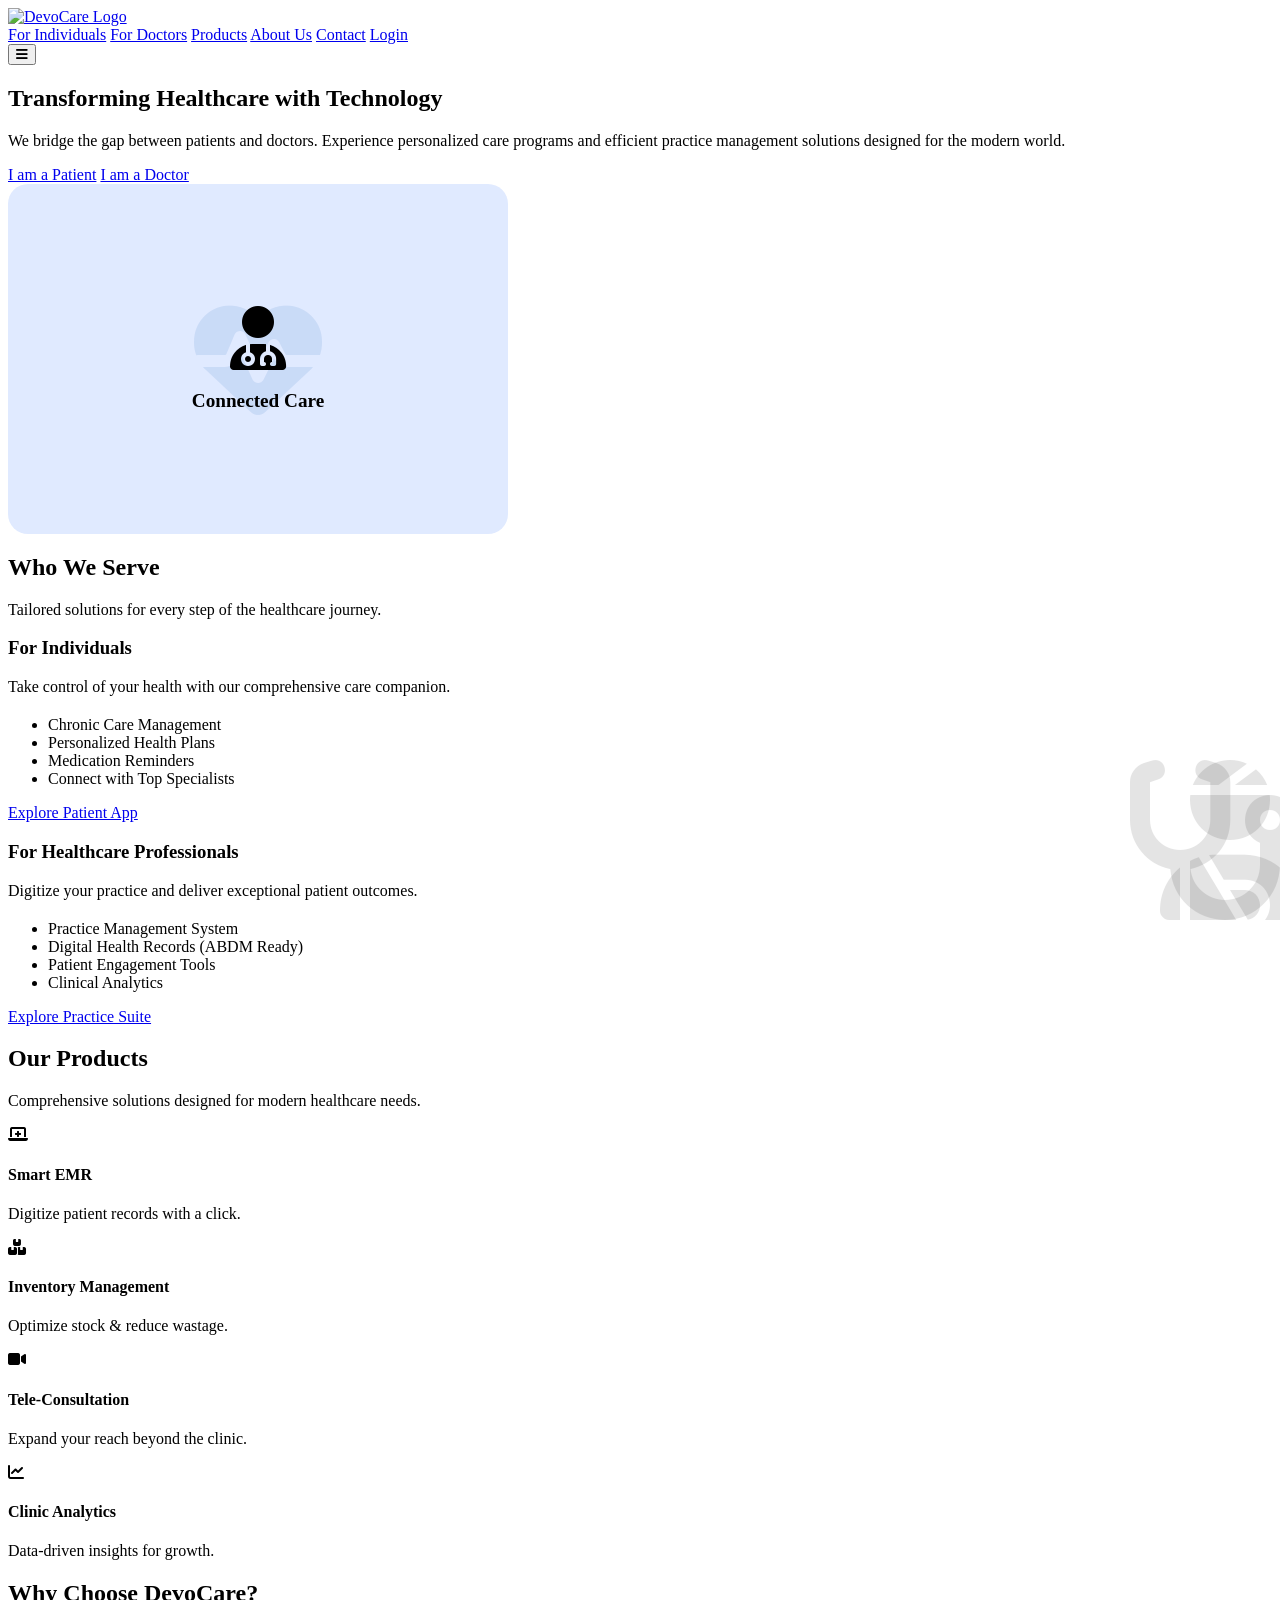
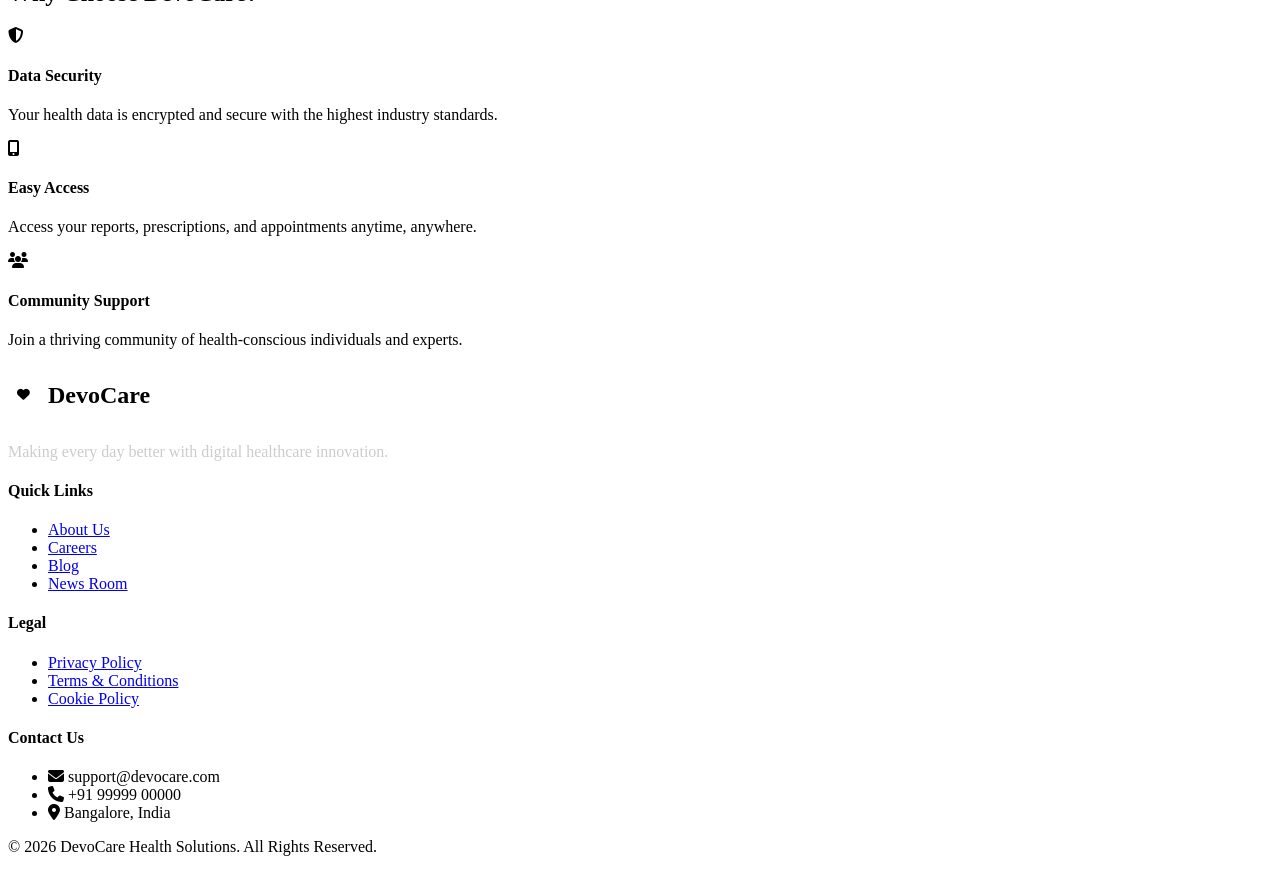
==== index.html @ 6a5870f1 "Fix S3 deployment: Updated index.html link, switched to HashRouter, and added go-emr source" ====
<!DOCTYPE html>
<html lang="en">

<head>
    <meta charset="UTF-8">
    <meta name="viewport" content="width=device-width, initial-scale=1.0">
    <title>DevoCare | Transforming Healthcare with Technology</title>
    <meta name="description"
        content="DevoCare connects patients and doctors through advanced digital healthcare solutions. Personalized care programs and practice management tools.">
    <link rel="stylesheet" href="css/index.css">
    <!-- FontAwesome for Icons -->
    <link rel="stylesheet" href="https://cdnjs.cloudflare.com/ajax/libs/font-awesome/6.4.0/css/all.min.css">
</head>

<body>

    <!-- Header -->
    <header class="header">
        <div class="container">
            <nav class="nav">
                <div class="logo-container">
                    <a href="#">
                        <img src="images/logo.png" alt="DevoCare Logo" class="logo-img">
                    </a>
                </div>

                <div class="nav-links">
                    <a href="#individuals" class="nav-link">For Individuals</a>
                    <a href="#professionals" class="nav-link">For Doctors</a>
                    <a href="#our-products" class="nav-link">Products</a>
                    <a href="#about" class="nav-link">About Us</a>
                    <a href="#contact" class="nav-link">Contact</a>
                    <a href="#login" class="btn btn-primary">Login</a>
                </div>

                <button class="mobile-menu-btn">
                    <i class="fas fa-bars"></i>
                </button>
            </nav>
        </div>
    </header>

    <!-- Hero Section -->
    <section class="hero">
        <div class="container">
            <div class="hero-content">
                <div class="hero-text">
                    <h1 class="hero-title">Transforming Healthcare with <span>Technology</span></h1>
                    <p class="hero-description">
                        We bridge the gap between patients and doctors. Experience personalized care programs and
                        efficient practice management solutions designed for the modern world.
                    </p>
                    <div class="hero-cta">
                        <a href="#individuals" class="btn btn-primary">I am a Patient</a>
                        <a href="#professionals" class="btn btn-secondary">I am a Doctor</a>
                    </div>
                </div>
                <div class="hero-image">
                    <!-- Using a placeholder/generative approach for visual structure, 
                         in a real app this would be a high-quality illustration -->
                    <div
                        style="width: 100%; max-width: 500px; height: 350px; background: #e0eaff; border-radius: 20px; display: flex; align-items: center; justify-content: center; position: relative; overflow: hidden;">
                        <i class="fas fa-heart-pulse" style="font-size: 8rem; color: rgba(0, 86, 179, 0.1);"></i>
                        <div style="position: absolute; text-align: center;">
                            <i class="fas fa-user-md"
                                style="font-size: 4rem; color: var(--color-primary); margin-bottom: 20px;"></i>
                            <div style="font-size: 1.2rem; font-weight: bold; color: var(--color-dark);">Connected Care
                            </div>
                        </div>
                    </div>
                </div>
            </div>
        </div>
    </section>

    <!-- Audience Split Section -->
    <section class="split-section" id="products">
        <div class="container">
            <h2 class="section-title">Who We Serve</h2>
            <p class="section-subtitle">Tailored solutions for every step of the healthcare journey.</p>

            <div class="split-grid">
                <!-- For Individuals -->
                <article class="audience-card card-patient" id="individuals">
                    <h3>For Individuals</h3>
                    <p style="margin-bottom: 20px;">Take control of your health with our comprehensive care companion.
                    </p>
                    <ul>
                        <li>Chronic Care Management</li>
                        <li>Personalized Health Plans</li>
                        <li>Medication Reminders</li>
                        <li>Connect with Top Specialists</li>
                    </ul>
                    <a href="#" class="btn btn-primary">Explore Patient App</a>
                    <i class="fas fa-user-injured"
                        style="position: absolute; bottom: -20px; right: -20px; font-size: 10rem; opacity: 0.1;"></i>
                </article>

                <!-- For Professionals -->
                <article class="audience-card card-doctor" id="professionals">
                    <h3>For Healthcare Professionals</h3>
                    <p style="margin-bottom: 20px;">Digitize your practice and deliver exceptional patient outcomes.</p>
                    <ul>
                        <li>Practice Management System</li>
                        <li>Digital Health Records (ABDM Ready)</li>
                        <li>Patient Engagement Tools</li>
                        <li>Clinical Analytics</li>
                    </ul>
                    <a href="#" class="btn btn-accent">Explore Practice Suite</a>
                    <i class="fas fa-stethoscope"
                        style="position: absolute; bottom: -20px; right: -20px; font-size: 10rem; opacity: 0.1;"></i>
                </article>
            </div>
        </div>
    </section>

    <!-- Products Section -->
    <section class="features" id="our-products" style="background-color: var(--color-white);">
        <div class="container">
            <h2 class="section-title">Our Products</h2>
            <p class="section-subtitle">Comprehensive solutions designed for modern healthcare needs.</p>

            <div class="features-grid">
                <!-- Smart EMR -->
                <a href="go-emr/index.html" class="feature-card"
                    style="text-decoration: none; display: block; color: inherit;">
                    <div class="feature-icon">
                        <i class="fas fa-laptop-medical"></i>
                    </div>
                    <h4>Smart EMR</h4>
                    <p>Digitize patient records with a click.</p>
                </a>

                <!-- Inventory Management -->
                <div class="feature-card">
                    <div class="feature-icon">
                        <i class="fas fa-boxes"></i>
                    </div>
                    <h4>Inventory Management</h4>
                    <p>Optimize stock & reduce wastage.</p>
                </div>

                <!-- Tele-Consultation -->
                <div class="feature-card">
                    <div class="feature-icon">
                        <i class="fas fa-video"></i>
                    </div>
                    <h4>Tele-Consultation</h4>
                    <p>Expand your reach beyond the clinic.</p>
                </div>

                <!-- Clinic Analytics -->
                <div class="feature-card">
                    <div class="feature-icon">
                        <i class="fas fa-chart-line"></i>
                    </div>
                    <h4>Clinic Analytics</h4>
                    <p>Data-driven insights for growth.</p>
                </div>
            </div>
        </div>
    </section>

    <!-- Feature Highlights -->
    <section class="features" id="about">
        <div class="container">
            <h2 class="section-title">Why Choose DevoCare?</h2>

            <div class="features-grid">
                <div class="feature-card">
                    <div class="feature-icon">
                        <i class="fas fa-shield-alt"></i>
                    </div>
                    <h4>Data Security</h4>
                    <p>Your health data is encrypted and secure with the highest industry standards.</p>
                </div>

                <div class="feature-card">
                    <div class="feature-icon">
                        <i class="fas fa-mobile-alt"></i>
                    </div>
                    <h4>Easy Access</h4>
                    <p>Access your reports, prescriptions, and appointments anytime, anywhere.</p>
                </div>

                <div class="feature-card">
                    <div class="feature-icon">
                        <i class="fas fa-users"></i>
                    </div>
                    <h4>Community Support</h4>
                    <p>Join a thriving community of health-conscious individuals and experts.</p>
                </div>
            </div>
        </div>
    </section>

    <!-- Footer -->
    <footer class="footer" id="contact">
        <div class="container">
            <div class="footer-grid">
                <div class="footer-col">
                    <h4 style="font-size: 1.5rem; display: flex; align-items: center; gap: 10px;">
                        <div
                            style="width: 30px; height: 30px; background: white; border-radius: 5px; display: flex; align-items: center; justify-content: center;">
                            <i class="fas fa-heart" style="color: var(--color-primary); font-size: 0.8rem;"></i>
                        </div>
                        DevoCare
                    </h4>
                    <p style="color: #ccc; margin-top: 10px;">Making every day better with digital healthcare
                        innovation.</p>
                </div>

                <div class="footer-col">
                    <h4>Quick Links</h4>
                    <ul class="footer-links">
                        <li><a href="#">About Us</a></li>
                        <li><a href="#">Careers</a></li>
                        <li><a href="#">Blog</a></li>
                        <li><a href="#">News Room</a></li>
                    </ul>
                </div>

                <div class="footer-col">
                    <h4>Legal</h4>
                    <ul class="footer-links">
                        <li><a href="#">Privacy Policy</a></li>
                        <li><a href="#">Terms & Conditions</a></li>
                        <li><a href="#">Cookie Policy</a></li>
                    </ul>
                </div>

                <div class="footer-col">
                    <h4>Contact Us</h4>
                    <ul class="footer-links">
                        <li><i class="fas fa-envelope"></i> support@devocare.com</li>
                        <li><i class="fas fa-phone"></i> +91 99999 00000</li>
                        <li><i class="fas fa-map-marker-alt"></i> Bangalore, India</li>
                    </ul>
                </div>
            </div>

            <div class="copyright">
                <p>&copy; 2026 DevoCare Health Solutions. All Rights Reserved.</p>
            </div>
        </div>
    </footer>

    <script src="js/main.js"></script>
</body>

</html>
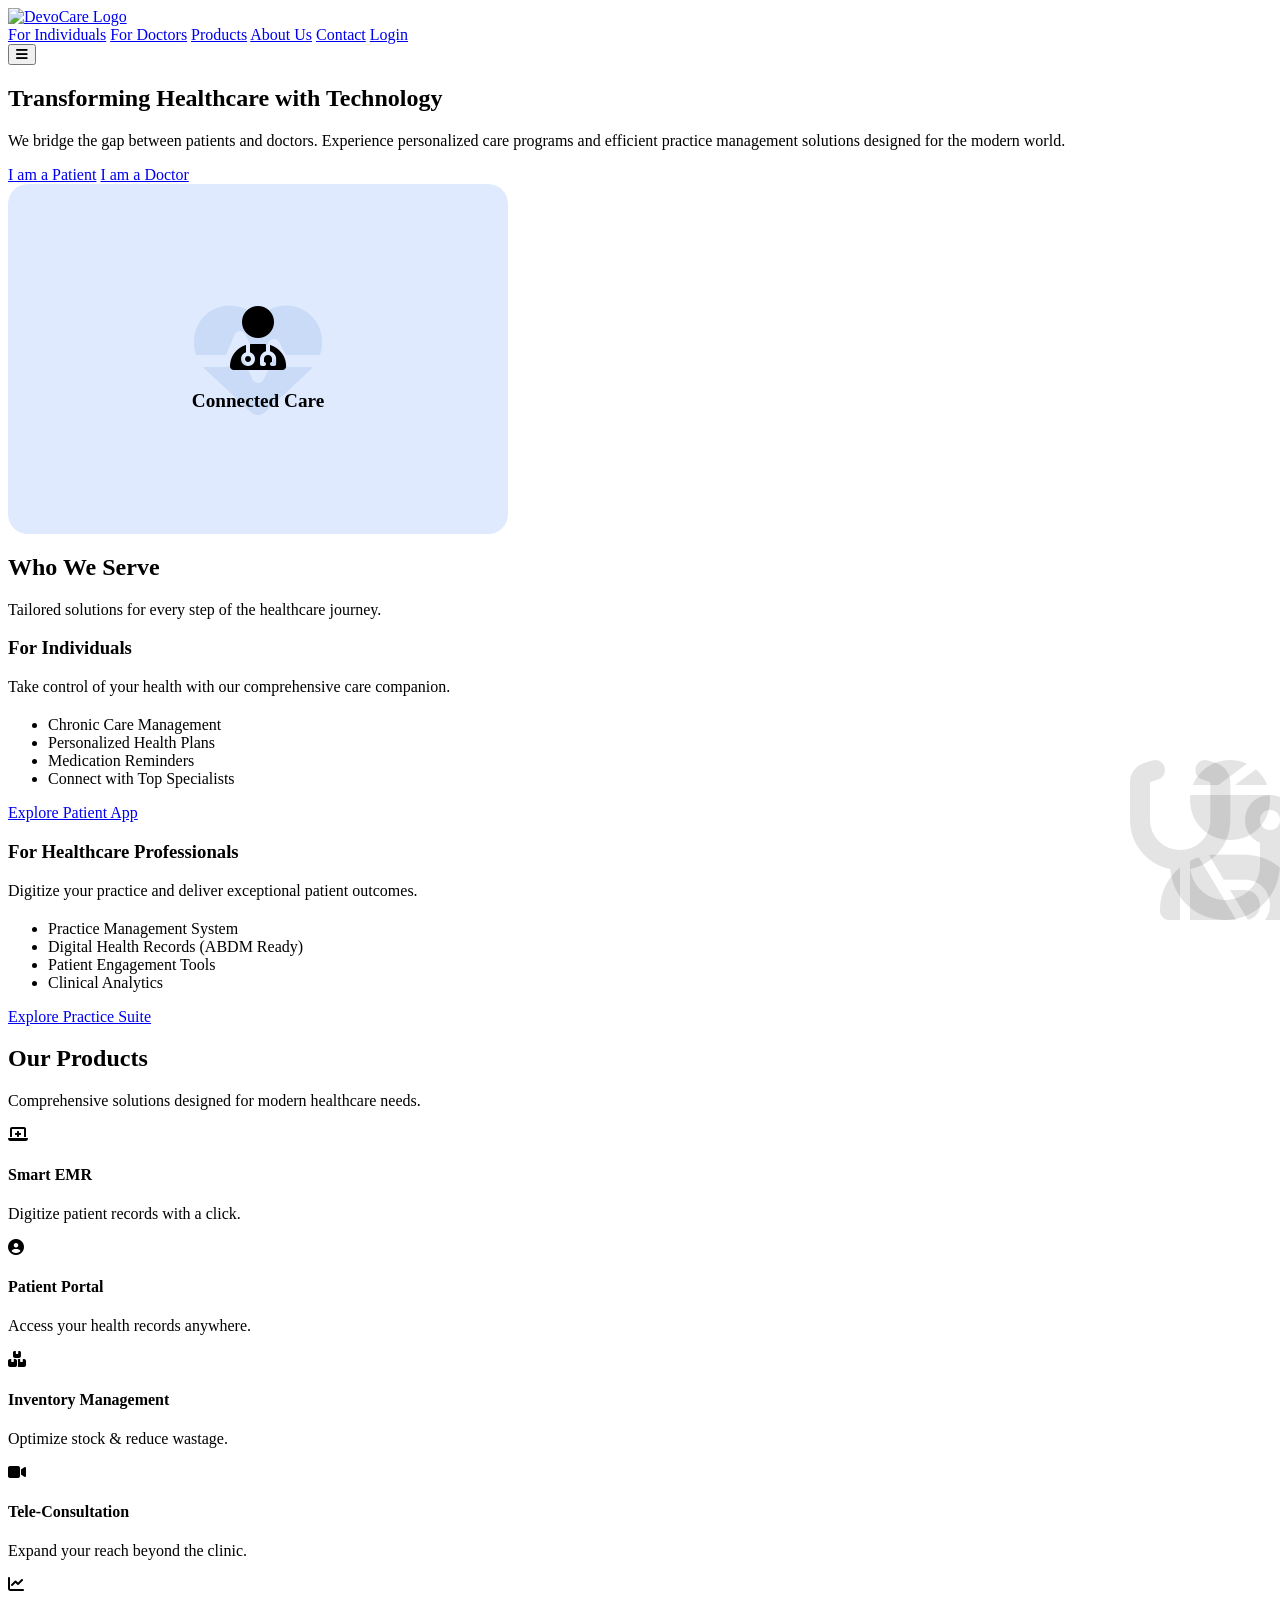
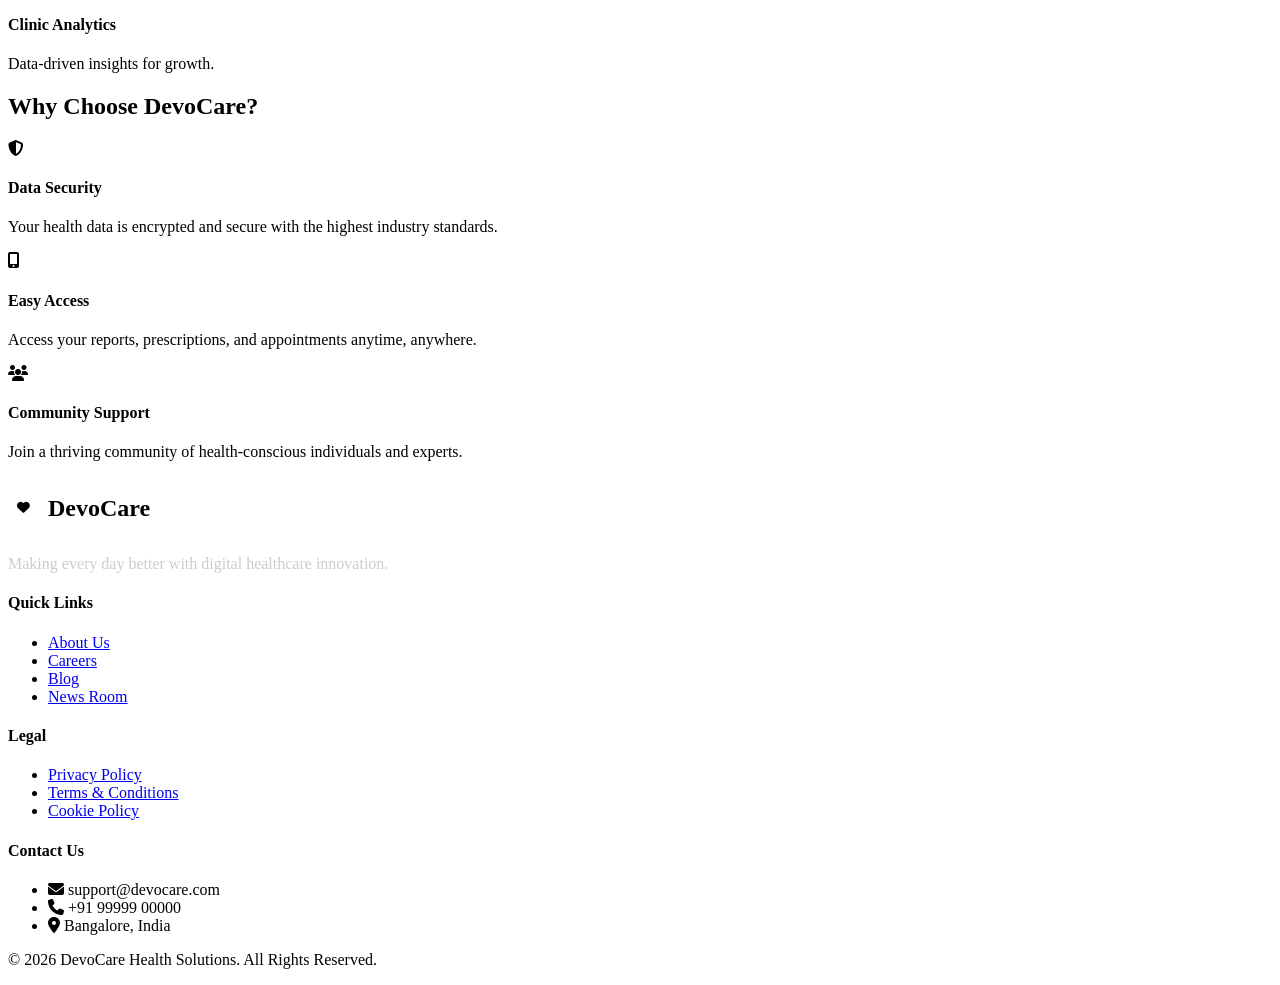
==== commit fba1522a: "Deploy_Integrated_Patient_App_with_DO_Backend" ====
--- a/index.html
+++ b/index.html
@@ -131,6 +131,16 @@
                     <p>Digitize patient records with a click.</p>
                 </a>
 
+                <!-- Patient Portal -->
+                <a href="patient-app/index.html" class="feature-card"
+                    style="text-decoration: none; display: block; color: inherit;">
+                    <div class="feature-icon">
+                        <i class="fas fa-user-circle"></i>
+                    </div>
+                    <h4>Patient Portal</h4>
+                    <p>Access your health records anywhere.</p>
+                </a>
+
                 <!-- Inventory Management -->
                 <div class="feature-card">
                     <div class="feature-icon">
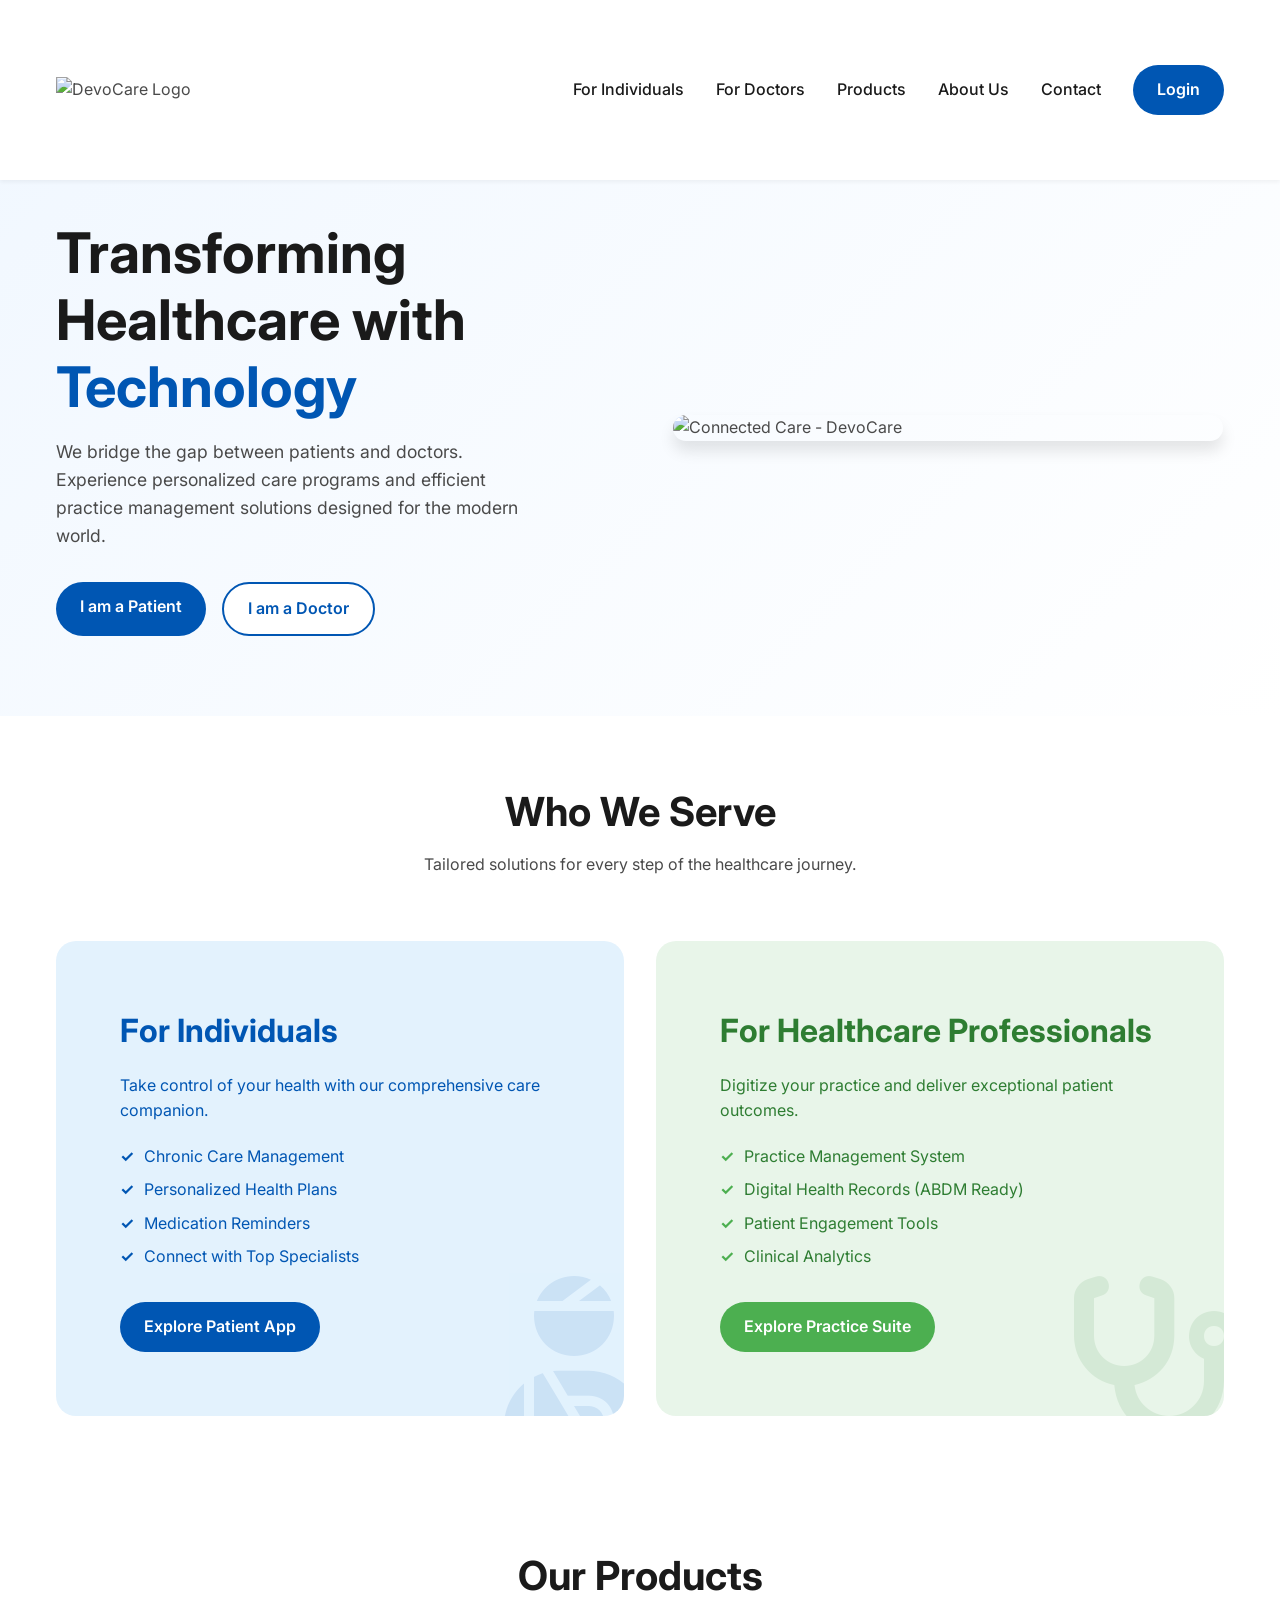
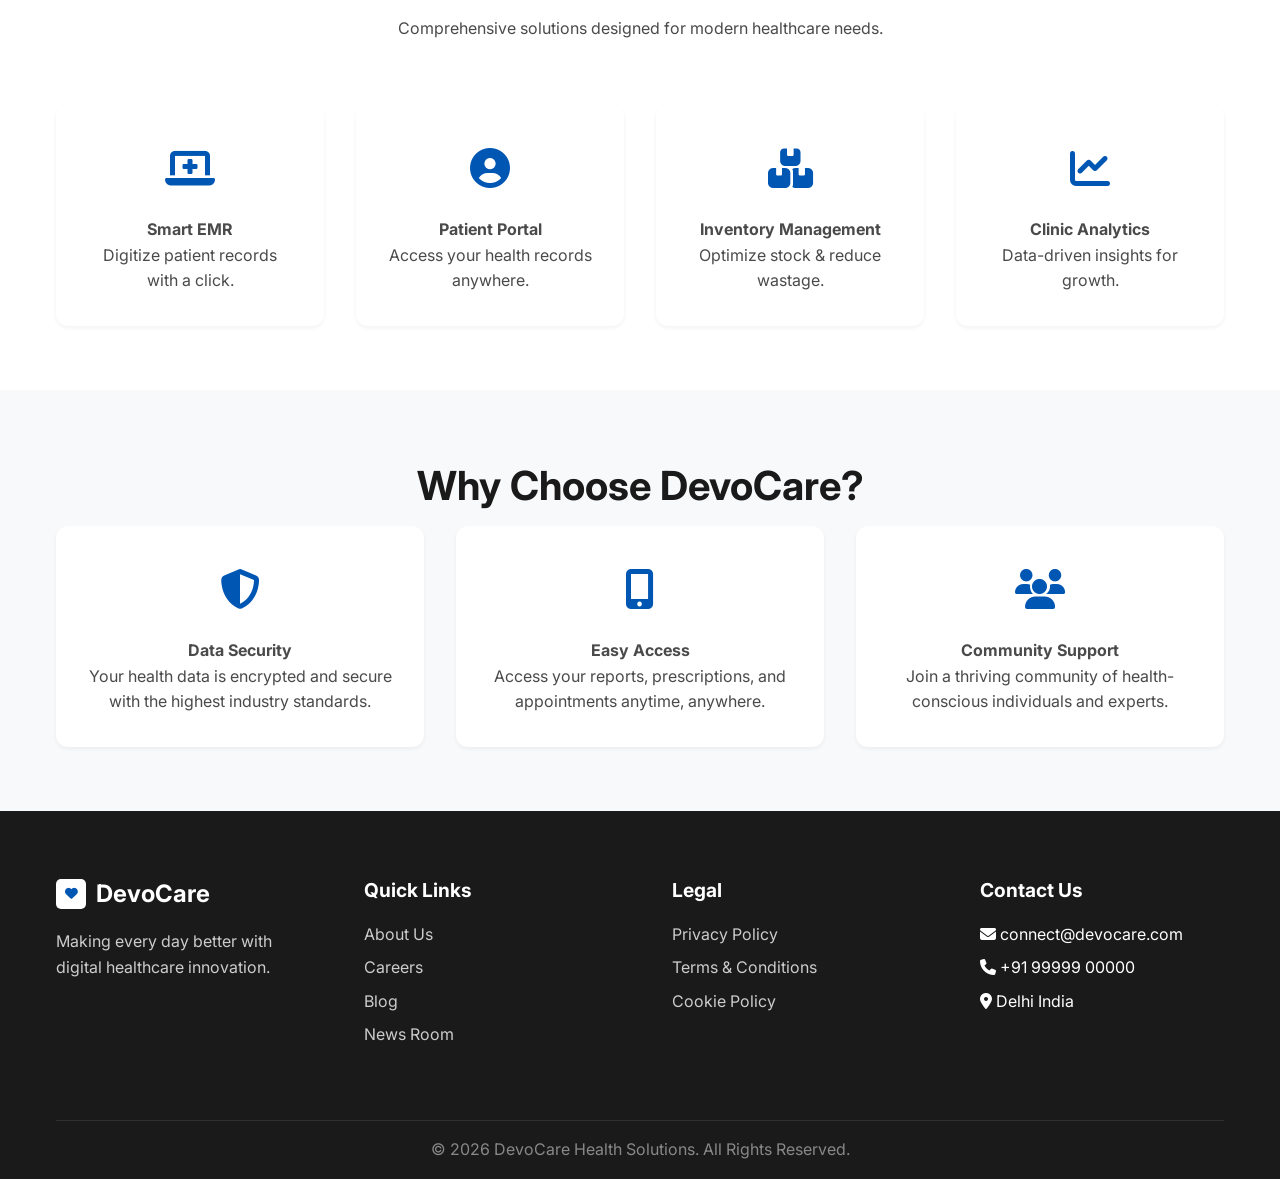
==== commit e42d1929: "style: replace hero placeholder with actual doctor image" ====
--- a/index.html
+++ b/index.html
@@ -30,7 +30,7 @@
                     <a href="#our-products" class="nav-link">Products</a>
                     <a href="#about" class="nav-link">About Us</a>
                     <a href="#contact" class="nav-link">Contact</a>
-                    <a href="#login" class="btn btn-primary">Login</a>
+                    <a href="javascript:void(0)" onclick="navigateTo('patient')" class="btn btn-primary">Login</a>
                 </div>
 
                 <button class="mobile-menu-btn">
@@ -56,18 +56,7 @@
                     </div>
                 </div>
                 <div class="hero-image">
-                    <!-- Using a placeholder/generative approach for visual structure, 
-                         in a real app this would be a high-quality illustration -->
-                    <div
-                        style="width: 100%; max-width: 500px; height: 350px; background: #e0eaff; border-radius: 20px; display: flex; align-items: center; justify-content: center; position: relative; overflow: hidden;">
-                        <i class="fas fa-heart-pulse" style="font-size: 8rem; color: rgba(0, 86, 179, 0.1);"></i>
-                        <div style="position: absolute; text-align: center;">
-                            <i class="fas fa-user-md"
-                                style="font-size: 4rem; color: var(--color-primary); margin-bottom: 20px;"></i>
-                            <div style="font-size: 1.2rem; font-weight: bold; color: var(--color-dark);">Connected Care
-                            </div>
-                        </div>
-                    </div>
+                    <img src="images/hero-doctor.jpg" alt="Connected Care - DevoCare" class="hero-img-main">
                 </div>
             </div>
         </div>
@@ -91,7 +80,8 @@
                         <li>Medication Reminders</li>
                         <li>Connect with Top Specialists</li>
                     </ul>
-                    <a href="#" class="btn btn-primary">Explore Patient App</a>
+                    <a href="javascript:void(0)" onclick="navigateTo('patient')" class="btn btn-primary">Explore Patient
+                        App</a>
                     <i class="fas fa-user-injured"
                         style="position: absolute; bottom: -20px; right: -20px; font-size: 10rem; opacity: 0.1;"></i>
                 </article>
@@ -106,7 +96,8 @@
                         <li>Patient Engagement Tools</li>
                         <li>Clinical Analytics</li>
                     </ul>
-                    <a href="#" class="btn btn-accent">Explore Practice Suite</a>
+                    <a href="javascript:void(0)" onclick="navigateTo('emr')" class="btn btn-accent">Explore Practice
+                        Suite</a>
                     <i class="fas fa-stethoscope"
                         style="position: absolute; bottom: -20px; right: -20px; font-size: 10rem; opacity: 0.1;"></i>
                 </article>
@@ -122,7 +113,7 @@
 
             <div class="features-grid">
                 <!-- Smart EMR -->
-                <a href="go-emr/index.html" class="feature-card"
+                <a href="javascript:void(0)" onclick="navigateTo('emr')" class="feature-card"
                     style="text-decoration: none; display: block; color: inherit;">
                     <div class="feature-icon">
                         <i class="fas fa-laptop-medical"></i>
@@ -132,7 +123,7 @@
                 </a>
 
                 <!-- Patient Portal -->
-                <a href="patient-app/index.html" class="feature-card"
+                <a href="javascript:void(0)" onclick="navigateTo('patient')" class="feature-card"
                     style="text-decoration: none; display: block; color: inherit;">
                     <div class="feature-icon">
                         <i class="fas fa-user-circle"></i>
@@ -150,14 +141,6 @@
                     <p>Optimize stock & reduce wastage.</p>
                 </div>
 
-                <!-- Tele-Consultation -->
-                <div class="feature-card">
-                    <div class="feature-icon">
-                        <i class="fas fa-video"></i>
-                    </div>
-                    <h4>Tele-Consultation</h4>
-                    <p>Expand your reach beyond the clinic.</p>
-                </div>
 
                 <!-- Clinic Analytics -->
                 <div class="feature-card">
@@ -242,9 +225,9 @@
                 <div class="footer-col">
                     <h4>Contact Us</h4>
                     <ul class="footer-links">
-                        <li><i class="fas fa-envelope"></i> support@devocare.com</li>
+                        <li><i class="fas fa-envelope"></i> connect@devocare.com</li>
                         <li><i class="fas fa-phone"></i> +91 99999 00000</li>
-                        <li><i class="fas fa-map-marker-alt"></i> Bangalore, India</li>
+                        <li><i class="fas fa-map-marker-alt"></i> Delhi India</li>
                     </ul>
                 </div>
             </div>
@@ -255,6 +238,20 @@
         </div>
     </footer>
 
+    <script>
+        function navigateTo(app) {
+            const isLocal = window.location.protocol === 'file:';
+            let path = '';
+
+            if (app === 'patient') {
+                path = isLocal ? 'patient-app/dist/patient-portal/browser/index.html' : 'patient-app/index.html';
+            } else if (app === 'emr') {
+                path = isLocal ? 'go-emr/dist/index.html' : 'go-emr/index.html';
+            }
+
+            if (path) window.location.href = path;
+        }
+    </script>
     <script src="js/main.js"></script>
 </body>
 
--- a/css/index.css
+++ b/css/index.css
@@ -0,0 +1,399 @@
+/* DevoCare Design System */
+@import url('https://fonts.googleapis.com/css2?family=Inter:wght@400;500;600;700&display=swap');
+
+:root {
+  /* Brand Colors */
+  --color-primary: #0056b3;
+  /* Deep Blue from logo */
+  --color-accent: #4caf50;
+  /* Fresh Green from logo */
+  --color-dark: #1a1a1a;
+  --color-text: #4a4a4a;
+  --color-light: #f8f9fa;
+  --color-white: #ffffff;
+
+  /* Spacing */
+  --spacing-sm: 0.5rem;
+  --spacing-md: 1rem;
+  --spacing-lg: 2rem;
+  --spacing-xl: 4rem;
+
+  /* Shadows */
+  --shadow-sm: 0 2px 4px rgba(0, 0, 0, 0.05);
+  --shadow-md: 0 4px 6px rgba(0, 0, 0, 0.1);
+  --shadow-lg: 0 10px 15px rgba(0, 0, 0, 0.1);
+
+  /* Transitions */
+  --transition: all 0.3s ease;
+}
+
+* {
+  margin: 0;
+  padding: 0;
+  box-sizing: border-box;
+}
+
+body {
+  font-family: 'Inter', sans-serif;
+  color: var(--color-text);
+  line-height: 1.6;
+  background-color: var(--color-white);
+  overflow-x: hidden;
+}
+
+a {
+  text-decoration: none;
+  color: inherit;
+}
+
+/* Utilities */
+.container {
+  max-width: 1200px;
+  margin: 0 auto;
+  padding: 0 var(--spacing-md);
+}
+
+.btn {
+  display: inline-block;
+  padding: 12px 24px;
+  border-radius: 50px;
+  font-weight: 600;
+  cursor: pointer;
+  transition: var(--transition);
+  border: none;
+}
+
+.btn-primary {
+  background-color: var(--color-primary);
+  color: var(--color-white);
+}
+
+.btn-primary:hover {
+  background-color: #004494;
+  transform: translateY(-2px);
+  box-shadow: var(--shadow-md);
+}
+
+.btn-secondary {
+  background-color: var(--color-white);
+  color: var(--color-primary);
+  border: 2px solid var(--color-primary);
+}
+
+.btn-secondary:hover {
+  background-color: var(--color-light);
+  transform: translateY(-2px);
+}
+
+.btn-accent {
+  background-color: var(--color-accent);
+  color: var(--color-white);
+}
+
+.btn-accent:hover {
+  background-color: #388e3c;
+  transform: translateY(-2px);
+  box-shadow: var(--shadow-md);
+}
+
+.section-title {
+  font-size: 2.5rem;
+  color: var(--color-dark);
+  margin-bottom: var(--spacing-sm);
+  text-align: center;
+}
+
+.section-subtitle {
+  text-align: center;
+  margin-bottom: var(--spacing-xl);
+  max-width: 600px;
+  margin-left: auto;
+  margin-right: auto;
+}
+
+/* Header */
+.header {
+  background-color: var(--color-white);
+  box-shadow: var(--shadow-sm);
+  position: fixed;
+  width: 100%;
+  top: 0;
+  z-index: 1000;
+}
+
+.nav {
+  display: flex;
+  justify-content: space-between;
+  align-items: center;
+  height: 180px;
+}
+
+.logo-container {
+  display: flex;
+  align-items: center;
+}
+
+.logo-img {
+  height: 150px;
+  width: auto;
+  object-fit: contain;
+}
+
+.nav-links {
+  display: flex;
+  gap: var(--spacing-lg);
+  align-items: center;
+}
+
+.nav-link {
+  font-weight: 500;
+  color: var(--color-dark);
+}
+
+.nav-link:hover {
+  color: var(--color-primary);
+}
+
+.mobile-menu-btn {
+  display: none;
+  font-size: 1.5rem;
+  background: none;
+  border: none;
+  color: var(--color-dark);
+  cursor: pointer;
+}
+
+/* Hero Section */
+.hero {
+  padding-top: 220px;
+  padding-bottom: 80px;
+  background: linear-gradient(135deg, #f0f7ff 0%, #ffffff 100%);
+  position: relative;
+}
+
+.hero-content {
+  display: flex;
+  align-items: center;
+  gap: var(--spacing-xl);
+}
+
+.hero-text {
+  flex: 1;
+}
+
+.hero-title {
+  font-size: 3.5rem;
+  font-weight: 700;
+  color: var(--color-dark);
+  margin-bottom: var(--spacing-md);
+  line-height: 1.2;
+}
+
+.hero-title span {
+  color: var(--color-primary);
+}
+
+.hero-description {
+  font-size: 1.1rem;
+  margin-bottom: var(--spacing-lg);
+  max-width: 500px;
+}
+
+.hero-image {
+  flex: 1;
+  display: flex;
+  justify-content: center;
+}
+
+.hero-img-main {
+  width: 100%;
+  max-width: 550px;
+  height: auto;
+  border-radius: 20px;
+  box-shadow: var(--shadow-lg);
+  object-fit: cover;
+}
+
+.hero-cta {
+  display: flex;
+  gap: var(--spacing-md);
+}
+
+/* Split Section (Doctors vs Patients) */
+.split-section {
+  padding: var(--spacing-xl) 0;
+}
+
+.split-grid {
+  display: grid;
+  grid-template-columns: 1fr 1fr;
+  gap: var(--spacing-lg);
+}
+
+.audience-card {
+  border-radius: 20px;
+  padding: var(--spacing-xl);
+  position: relative;
+  overflow: hidden;
+  transition: var(--transition);
+}
+
+.audience-card h3 {
+  font-size: 2rem;
+  margin-bottom: var(--spacing-md);
+}
+
+.audience-card ul {
+  list-style: none;
+  margin-bottom: var(--spacing-lg);
+}
+
+.audience-card li {
+  margin-bottom: var(--spacing-sm);
+  display: flex;
+  align-items: center;
+  gap: 10px;
+}
+
+.audience-card li::before {
+  content: "✓";
+  font-weight: bold;
+}
+
+.card-patient {
+  background-color: #e3f2fd;
+  /* Light Blue */
+  color: var(--color-primary);
+}
+
+.card-patient li::before {
+  color: var(--color-primary);
+}
+
+.card-doctor {
+  background-color: #e8f5e9;
+  /* Light Green */
+  color: #2e7d32;
+}
+
+.card-doctor li::before {
+  color: var(--color-accent);
+}
+
+/* Features/Services */
+.features {
+  padding: var(--spacing-xl) 0;
+  background-color: var(--color-light);
+}
+
+.features-grid {
+  display: grid;
+  grid-template-columns: repeat(auto-fit, minmax(250px, 1fr));
+  gap: var(--spacing-lg);
+}
+
+.feature-card {
+  background: var(--color-white);
+  padding: var(--spacing-lg);
+  border-radius: 12px;
+  box-shadow: var(--shadow-sm);
+  text-align: center;
+  transition: var(--transition);
+}
+
+.feature-card:hover {
+  transform: translateY(-5px);
+  box-shadow: var(--shadow-lg);
+}
+
+.feature-icon {
+  font-size: 2.5rem;
+  margin-bottom: var(--spacing-md);
+  color: var(--color-primary);
+}
+
+/* Footer */
+.footer {
+  background-color: var(--color-dark);
+  color: var(--color-white);
+  padding: var(--spacing-xl) 0 var(--spacing-md);
+}
+
+.footer-grid {
+  display: grid;
+  grid-template-columns: repeat(auto-fit, minmax(200px, 1fr));
+  gap: var(--spacing-xl);
+  margin-bottom: var(--spacing-xl);
+}
+
+.footer-col h4 {
+  font-size: 1.2rem;
+  margin-bottom: var(--spacing-md);
+  color: var(--color-white);
+}
+
+.footer-links {
+  list-style: none;
+}
+
+.footer-links li {
+  margin-bottom: var(--spacing-sm);
+}
+
+.footer-links a {
+  color: #ccc;
+  transition: var(--transition);
+}
+
+.footer-links a:hover {
+  color: var(--color-white);
+}
+
+.copyright {
+  text-align: center;
+  padding-top: var(--spacing-md);
+  border-top: 1px solid rgba(255, 255, 255, 0.1);
+  color: #888;
+}
+
+/* Responsive */
+@media (max-width: 768px) {
+  .nav-links {
+    position: absolute;
+    top: 80px;
+    left: 0;
+    width: 100%;
+    background-color: var(--color-white);
+    flex-direction: column;
+    padding: var(--spacing-lg);
+    box-shadow: var(--shadow-md);
+    transform: translateY(-150%);
+    transition: var(--transition);
+    z-index: 999;
+  }
+
+  .nav-links.active {
+    transform: translateY(0);
+  }
+
+  .mobile-menu-btn {
+    display: block;
+  }
+
+  .hero-content {
+    flex-direction: column-reverse;
+    text-align: center;
+  }
+
+  .hero-cta {
+    justify-content: center;
+  }
+
+  .hero-title {
+    font-size: 2.5rem;
+  }
+
+  .split-grid {
+    grid-template-columns: 1fr;
+  }
+}
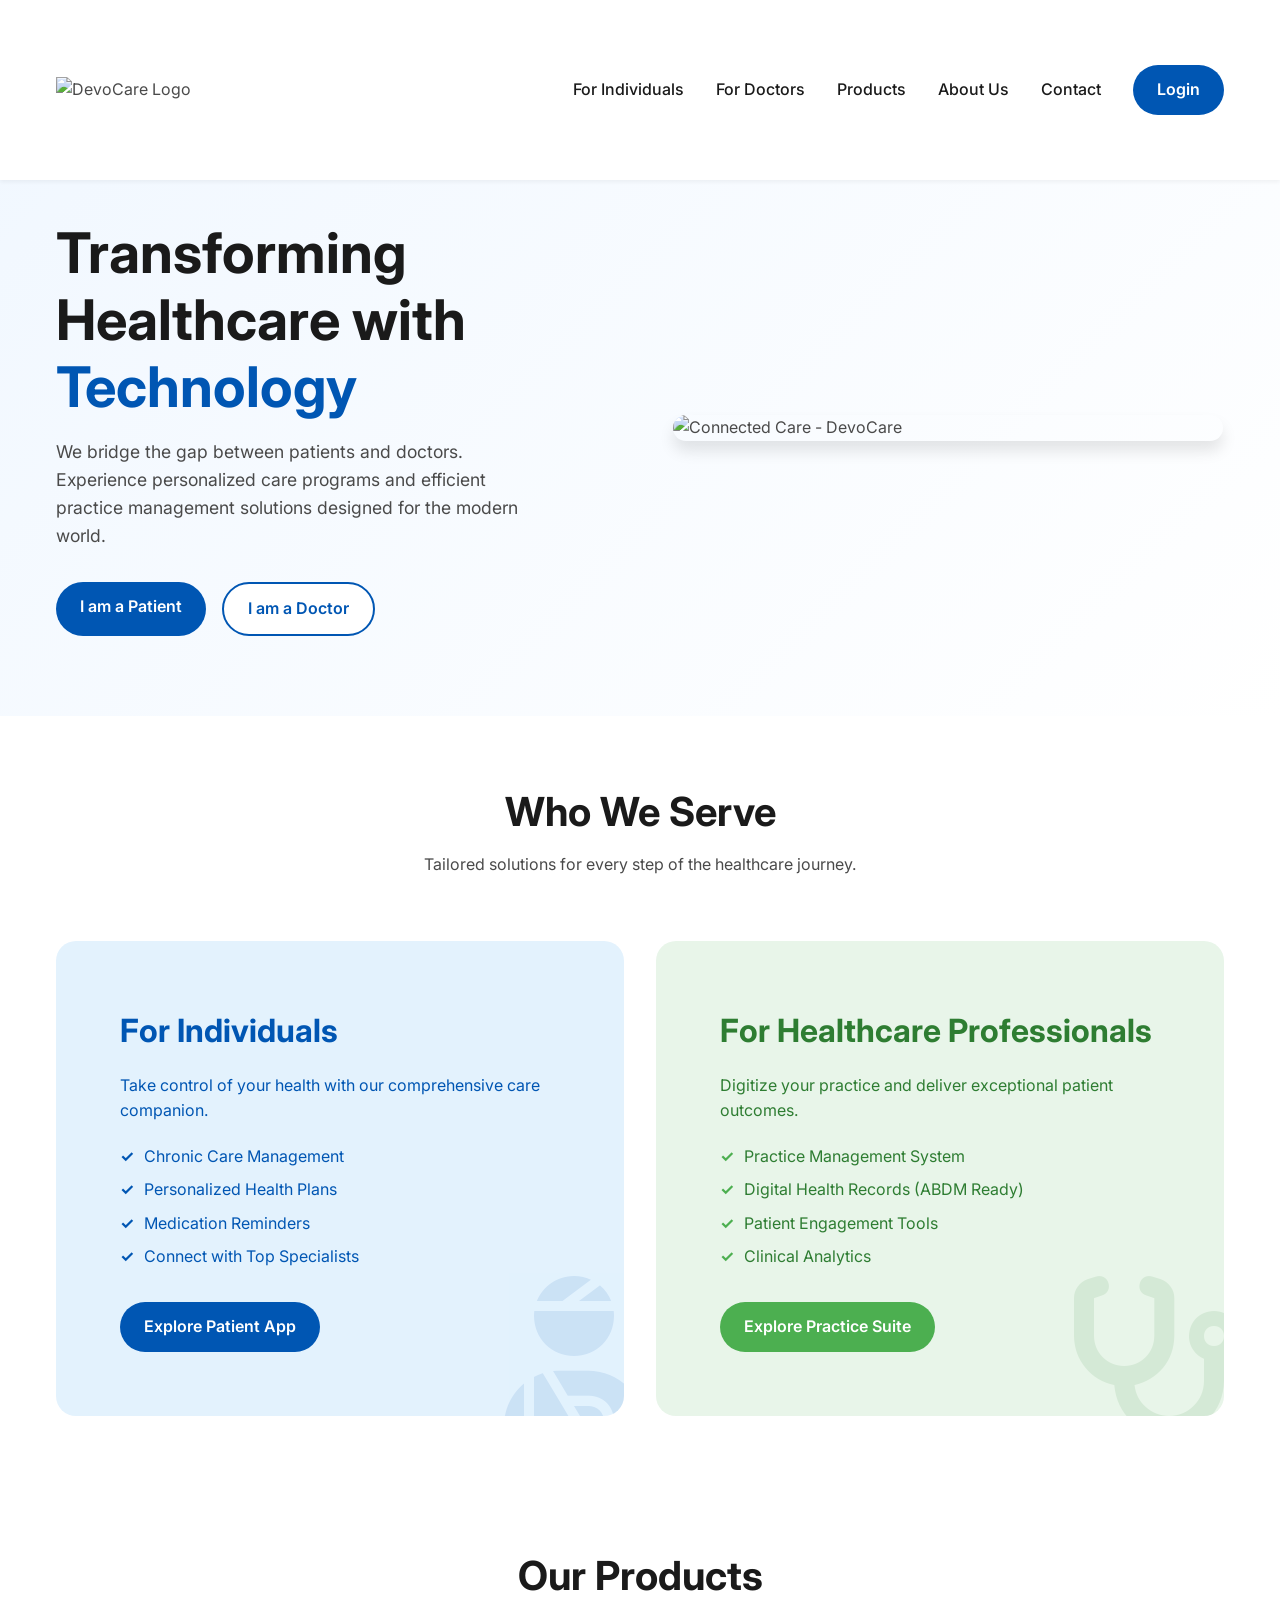
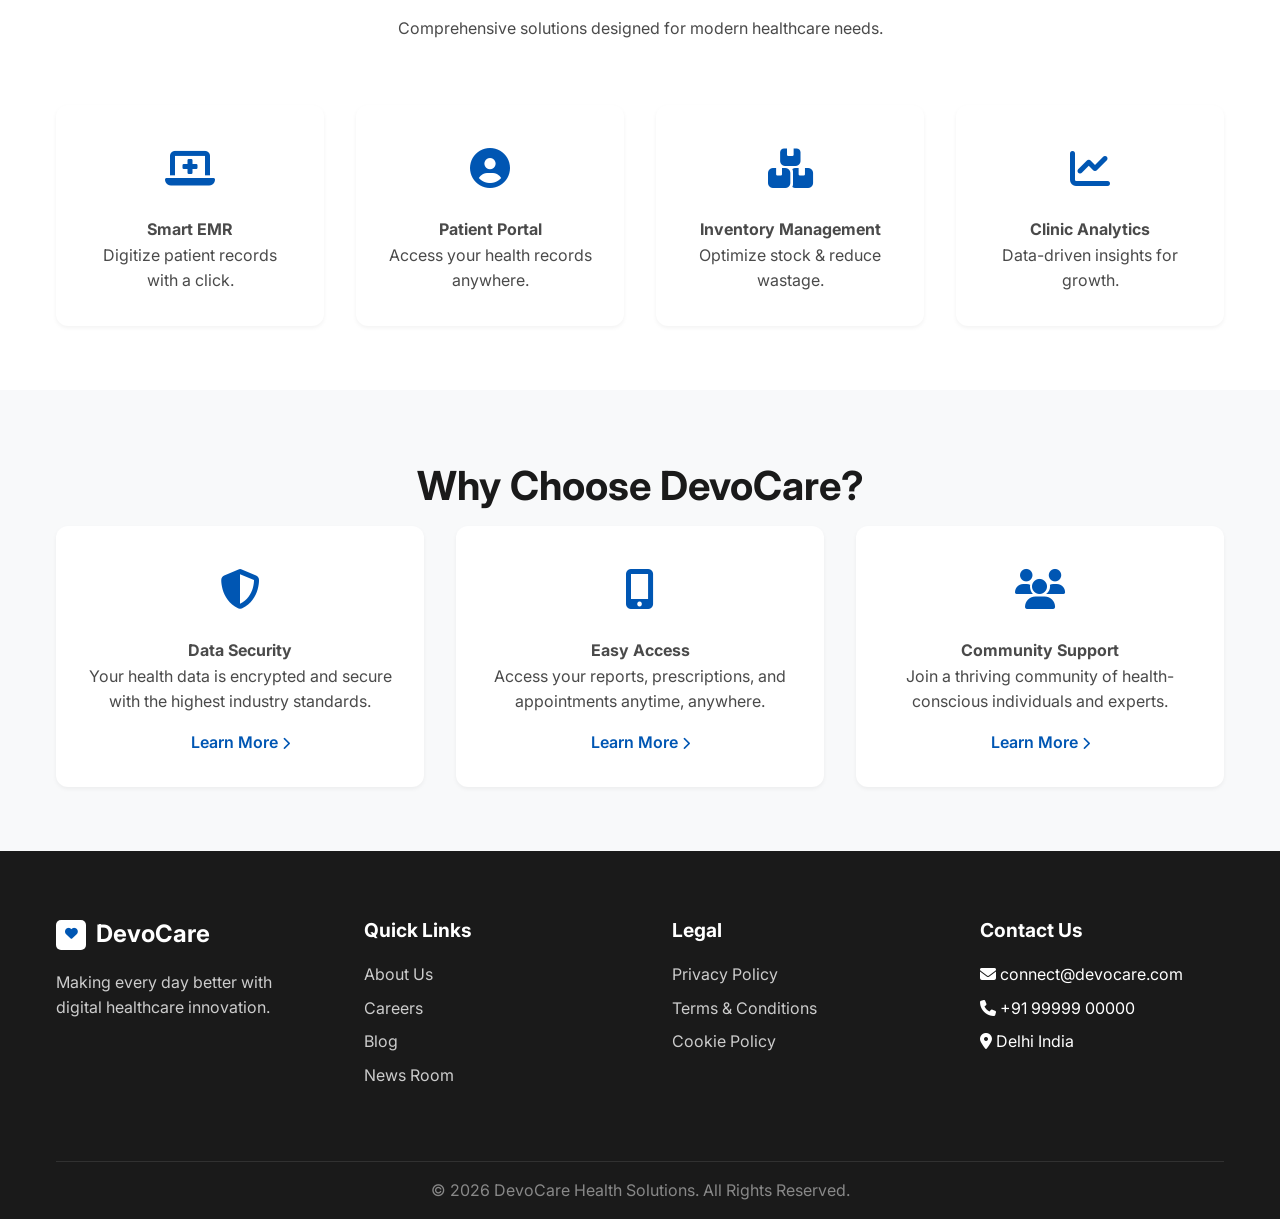
==== commit fa100652: "feat: implement world-class feature detail pages" ====
--- a/index.html
+++ b/index.html
@@ -160,29 +160,41 @@
             <h2 class="section-title">Why Choose DevoCare?</h2>
 
             <div class="features-grid">
-                <div class="feature-card">
+                <a href="features/data-security.html" class="feature-card"
+                    style="text-decoration: none; color: inherit; display: block;">
                     <div class="feature-icon">
                         <i class="fas fa-shield-alt"></i>
                     </div>
                     <h4>Data Security</h4>
                     <p>Your health data is encrypted and secure with the highest industry standards.</p>
-                </div>
-
-                <div class="feature-card">
+                    <span
+                        style="color: var(--color-primary); font-weight: 600; margin-top: 15px; display: inline-block;">Learn
+                        More <i class="fas fa-chevron-right" style="font-size: 0.8rem;"></i></span>
+                </a>
+
+                <a href="features/easy-access.html" class="feature-card"
+                    style="text-decoration: none; color: inherit; display: block;">
                     <div class="feature-icon">
                         <i class="fas fa-mobile-alt"></i>
                     </div>
                     <h4>Easy Access</h4>
                     <p>Access your reports, prescriptions, and appointments anytime, anywhere.</p>
-                </div>
-
-                <div class="feature-card">
+                    <span
+                        style="color: var(--color-primary); font-weight: 600; margin-top: 15px; display: inline-block;">Learn
+                        More <i class="fas fa-chevron-right" style="font-size: 0.8rem;"></i></span>
+                </a>
+
+                <a href="features/community-support.html" class="feature-card"
+                    style="text-decoration: none; color: inherit; display: block;">
                     <div class="feature-icon">
                         <i class="fas fa-users"></i>
                     </div>
                     <h4>Community Support</h4>
                     <p>Join a thriving community of health-conscious individuals and experts.</p>
-                </div>
+                    <span
+                        style="color: var(--color-primary); font-weight: 600; margin-top: 15px; display: inline-block;">Learn
+                        More <i class="fas fa-chevron-right" style="font-size: 0.8rem;"></i></span>
+                </a>
             </div>
         </div>
     </section>
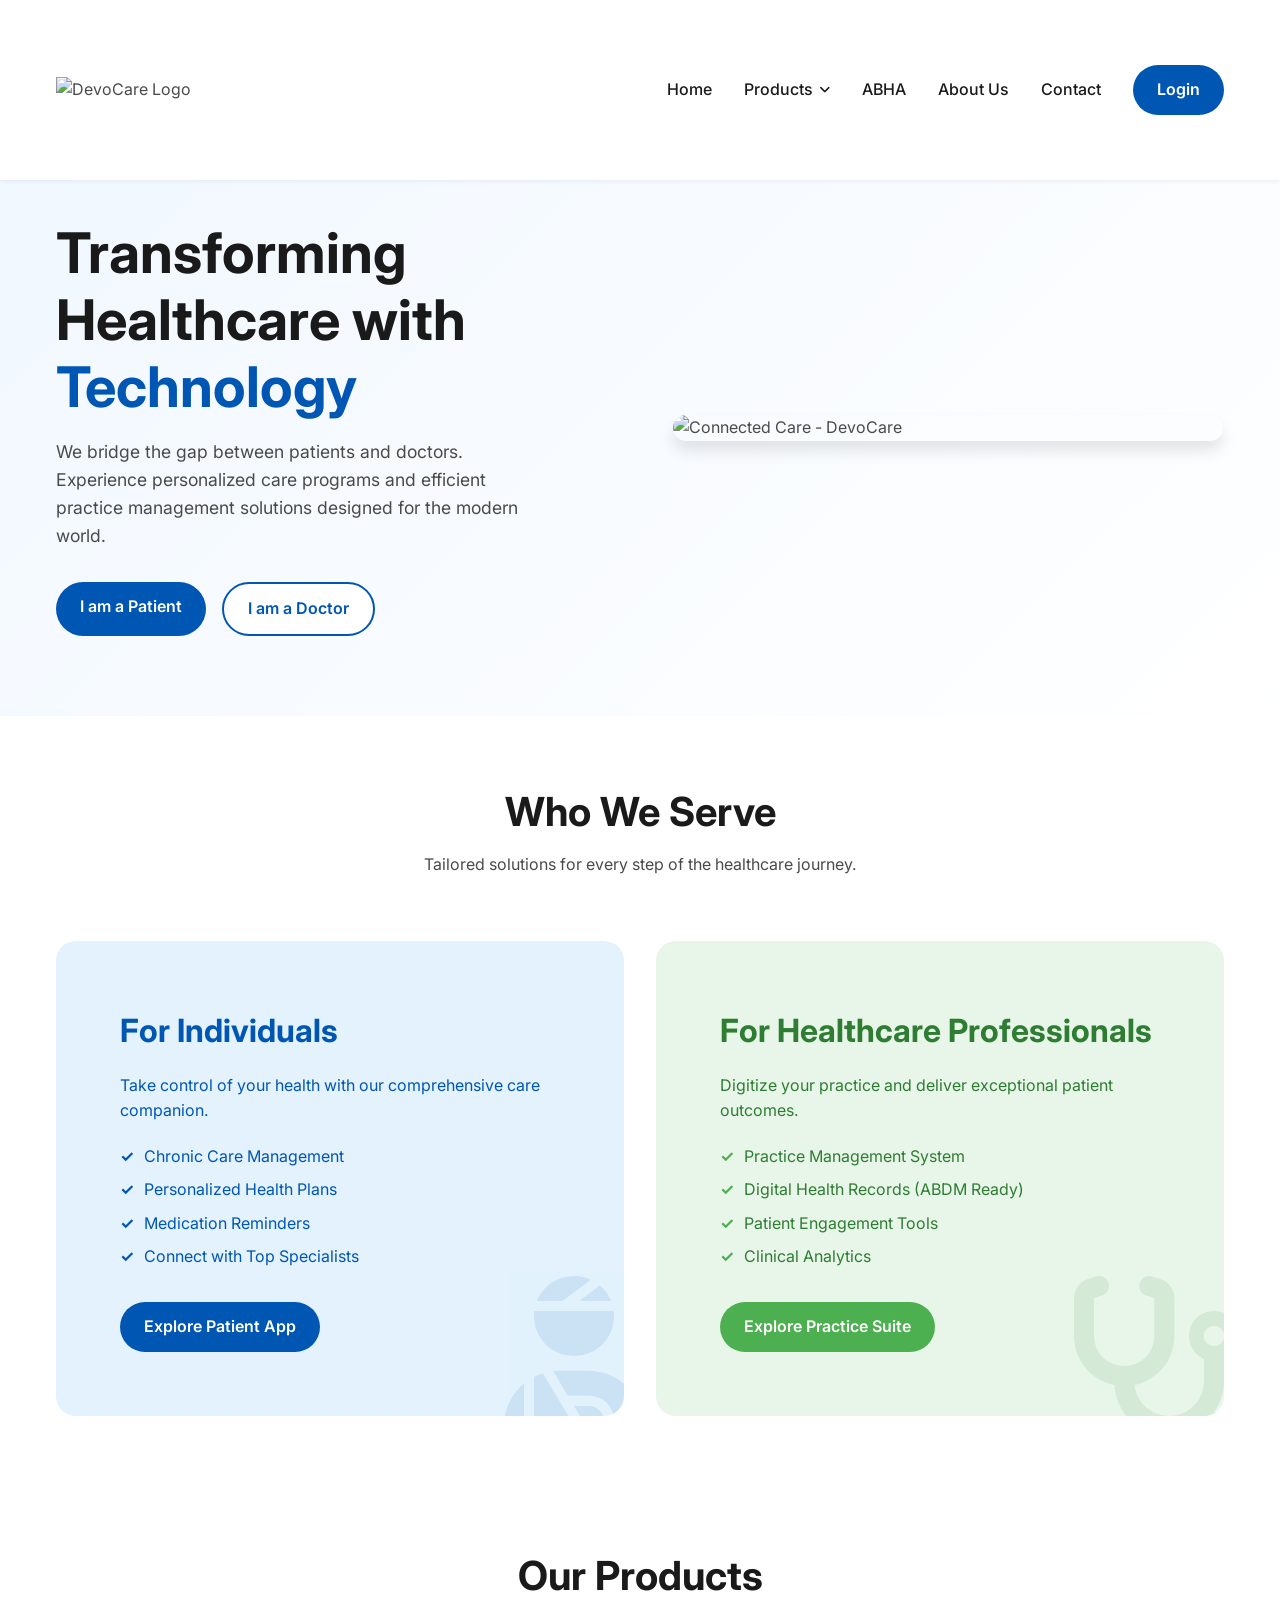
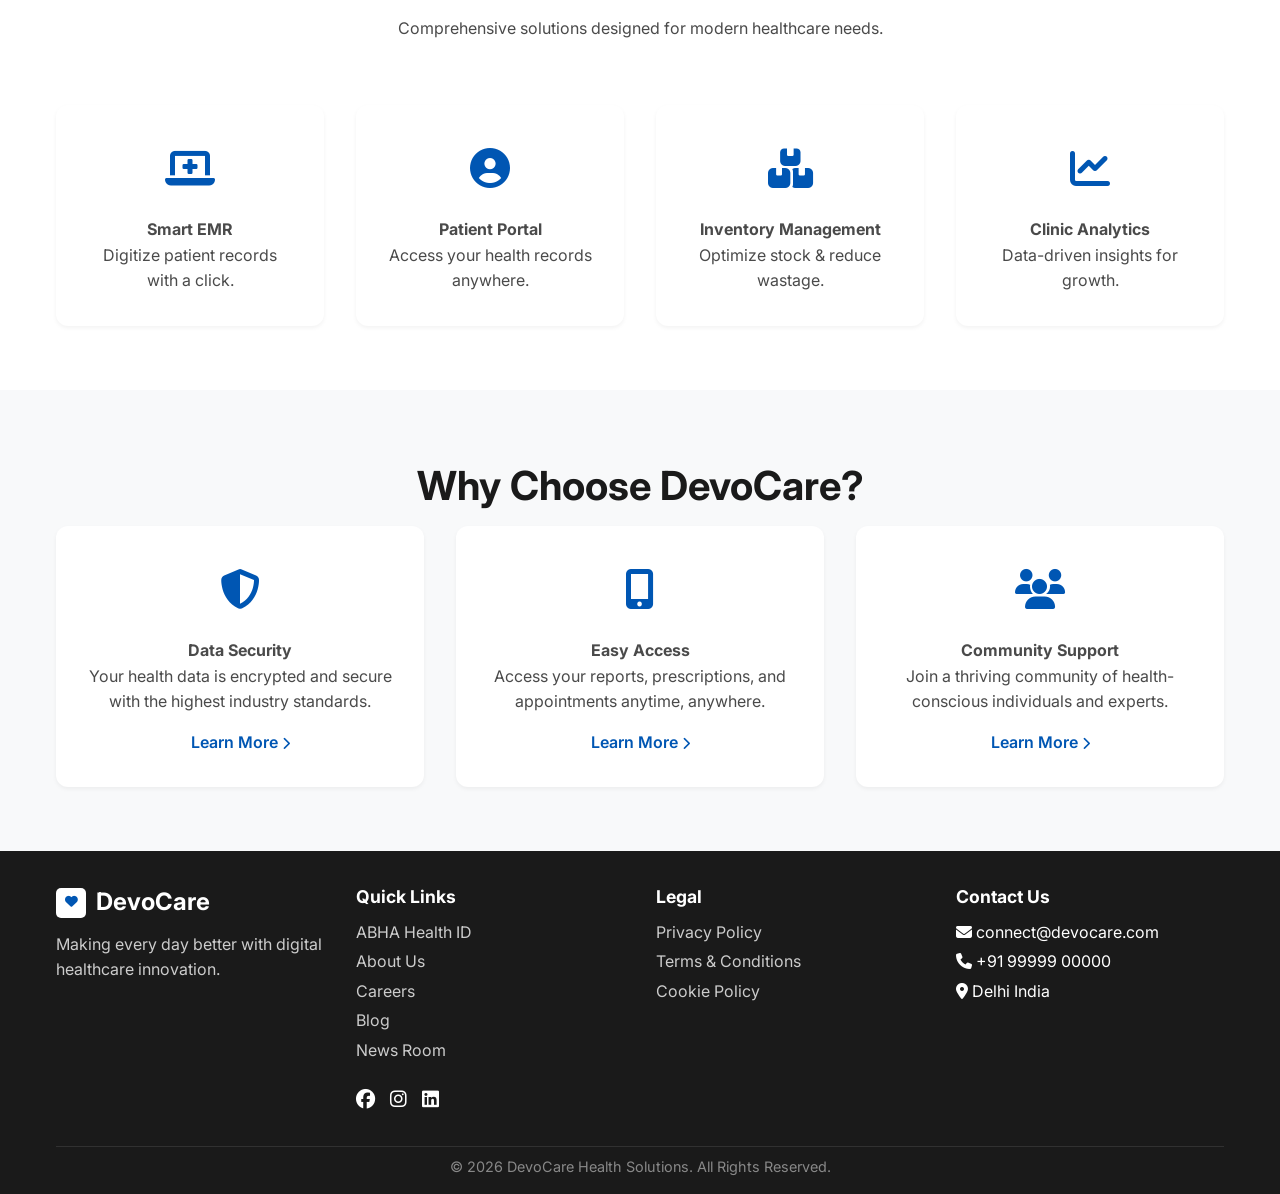
==== commit 980f5e0b: "feat: replace static products section with premium header dropdown" ====
--- a/index.html
+++ b/index.html
@@ -25,10 +25,42 @@
                 </div>
 
                 <div class="nav-links">
-                    <a href="#individuals" class="nav-link">For Individuals</a>
-                    <a href="#professionals" class="nav-link">For Doctors</a>
-                    <a href="#our-products" class="nav-link">Products</a>
-                    <a href="#about" class="nav-link">About Us</a>
+                    <a href="index.html" class="nav-link">Home</a>
+                    <div class="dropdown">
+                        <a href="about.html#emr" class="nav-link has-dropdown">Products</a>
+                        <div class="dropdown-menu">
+                            <a href="about.html#emr" class="dropdown-item">
+                                <i class="fas fa-laptop-medical"></i>
+                                <div class="dropdown-item-content">
+                                    <h5>Smart EMR</h5>
+                                    <p>Digitize patient records with a click.</p>
+                                </div>
+                            </a>
+                            <a href="about.html#portal" class="dropdown-item">
+                                <i class="fas fa-user-circle"></i>
+                                <div class="dropdown-item-content">
+                                    <h5>Patient Portal</h5>
+                                    <p>Access health records anywhere.</p>
+                                </div>
+                            </a>
+                            <a href="about.html#inventory" class="dropdown-item">
+                                <i class="fas fa-boxes"></i>
+                                <div class="dropdown-item-content">
+                                    <h5>Inventory Management</h5>
+                                    <p>Optimize stock & reduce wastage.</p>
+                                </div>
+                            </a>
+                            <a href="about.html#portal" class="dropdown-item">
+                                <i class="fas fa-chart-line"></i>
+                                <div class="dropdown-item-content">
+                                    <h5>Clinic Analytics</h5>
+                                    <p>Data-driven insights for growth.</p>
+                                </div>
+                            </a>
+                        </div>
+                    </div>
+                    <a href="abha.html" class="nav-link">ABHA</a>
+                    <a href="about.html" class="nav-link">About Us</a>
                     <a href="#contact" class="nav-link">Contact</a>
                     <a href="javascript:void(0)" onclick="navigateTo('patient')" class="btn btn-primary">Login</a>
                 </div>
@@ -218,11 +250,22 @@
                 <div class="footer-col">
                     <h4>Quick Links</h4>
                     <ul class="footer-links">
-                        <li><a href="#">About Us</a></li>
+                        <li><a href="abha.html">ABHA Health ID</a></li>
+                        <li><a href="about.html">About Us</a></li>
                         <li><a href="#">Careers</a></li>
                         <li><a href="#">Blog</a></li>
                         <li><a href="#">News Room</a></li>
                     </ul>
+                    <div style="margin-top: 20px; display: flex; gap: 15px;">
+                        <a href="https://www.facebook.com/share/18Fb3Nt7j9/?mibextid=wwXIfr" target="_blank"
+                            class="social-icon" style="color: white; font-size: 1.2rem;"><i
+                                class="fab fa-facebook"></i></a>
+                        <a href="https://www.instagram.com/devocare_?igsh=MXZ3bjk0eDhyY2UyZw%3D%3D&utm_source=qr"
+                            target="_blank" class="social-icon" style="color: white; font-size: 1.2rem;"><i
+                                class="fab fa-instagram"></i></a>
+                        <a href="https://www.linkedin.com/company/goemr/" target="_blank" class="social-icon"
+                            style="color: white; font-size: 1.2rem;"><i class="fab fa-linkedin"></i></a>
+                    </div>
                 </div>
 
                 <div class="footer-col">
@@ -250,20 +293,6 @@
         </div>
     </footer>
 
-    <script>
-        function navigateTo(app) {
-            const isLocal = window.location.protocol === 'file:';
-            let path = '';
-
-            if (app === 'patient') {
-                path = isLocal ? 'patient-app/dist/patient-portal/browser/index.html' : 'patient-app/index.html';
-            } else if (app === 'emr') {
-                path = isLocal ? 'go-emr/dist/index.html' : 'go-emr/index.html';
-            }
-
-            if (path) window.location.href = path;
-        }
-    </script>
     <script src="js/main.js"></script>
 </body>
 
--- a/css/index.css
+++ b/css/index.css
@@ -24,7 +24,102 @@
   --shadow-lg: 0 10px 15px rgba(0, 0, 0, 0.1);
 
   /* Transitions */
-  --transition: all 0.3s ease;
+  --transition: all 0.3s cubic-bezier(0.4, 0, 0.2, 1);
+}
+
+/* Dropdown Menu Styles */
+.dropdown {
+  position: relative;
+  display: inline-block;
+}
+
+.dropdown-menu {
+  position: absolute;
+  top: 100%;
+  left: 50%;
+  transform: translateX(-50%) translateY(10px);
+  background: rgba(255, 255, 255, 0.95);
+  backdrop-filter: blur(15px);
+  min-width: 280px;
+  border-radius: 16px;
+  box-shadow: 0 20px 40px rgba(0, 0, 0, 0.12);
+  padding: 15px;
+  opacity: 0;
+  visibility: hidden;
+  transition: var(--transition);
+  border: 1px solid rgba(255, 255, 255, 0.2);
+  z-index: 1000;
+}
+
+.dropdown:hover .dropdown-menu {
+  opacity: 1;
+  visibility: visible;
+  transform: translateX(-50%) translateY(0);
+}
+
+.dropdown-item {
+  display: flex;
+  align-items: center;
+  gap: 15px;
+  padding: 12px 15px;
+  border-radius: 12px;
+  transition: var(--transition);
+  text-align: left;
+}
+
+.dropdown-item:hover {
+  background: #f0f7ff;
+  transform: translateX(5px);
+}
+
+.dropdown-item i {
+  width: 35px;
+  height: 35px;
+  background: #eef4ff;
+  color: var(--color-primary);
+  border-radius: 10px;
+  display: flex;
+  align-items: center;
+  justify-content: center;
+  font-size: 1.1rem;
+  transition: var(--transition);
+}
+
+.dropdown-item:hover i {
+  background: var(--color-primary);
+  color: white;
+}
+
+.dropdown-item-content h5 {
+  font-size: 1rem;
+  font-weight: 700;
+  color: var(--color-dark);
+  margin-bottom: 2px;
+}
+
+.dropdown-item-content p {
+  font-size: 0.8rem;
+  color: #666;
+  font-weight: 500;
+  margin: 0;
+}
+
+.nav-link.has-dropdown {
+  display: flex;
+  align-items: center;
+  gap: 6px;
+}
+
+.nav-link.has-dropdown::after {
+  content: '\f107';
+  font-family: 'Font Awesome 6 Free';
+  font-weight: 900;
+  font-size: 0.8rem;
+  transition: var(--transition);
+}
+
+.dropdown:hover .nav-link.has-dropdown::after {
+  transform: rotate(180deg);
 }
 
 * {
@@ -316,19 +411,19 @@
 .footer {
   background-color: var(--color-dark);
   color: var(--color-white);
-  padding: var(--spacing-xl) 0 var(--spacing-md);
+  padding: var(--spacing-lg) 0 var(--spacing-md);
 }
 
 .footer-grid {
   display: grid;
   grid-template-columns: repeat(auto-fit, minmax(200px, 1fr));
-  gap: var(--spacing-xl);
-  margin-bottom: var(--spacing-xl);
+  gap: var(--spacing-lg);
+  margin-bottom: var(--spacing-lg);
 }
 
 .footer-col h4 {
-  font-size: 1.2rem;
-  margin-bottom: var(--spacing-md);
+  font-size: 1.1rem;
+  margin-bottom: var(--spacing-sm);
   color: var(--color-white);
 }
 
@@ -337,7 +432,7 @@
 }
 
 .footer-links li {
-  margin-bottom: var(--spacing-sm);
+  margin-bottom: 4px;
 }
 
 .footer-links a {
@@ -351,9 +446,10 @@
 
 .copyright {
   text-align: center;
-  padding-top: var(--spacing-md);
+  padding-top: var(--spacing-sm);
   border-top: 1px solid rgba(255, 255, 255, 0.1);
   color: #888;
+  font-size: 0.9rem;
 }
 
 /* Responsive */
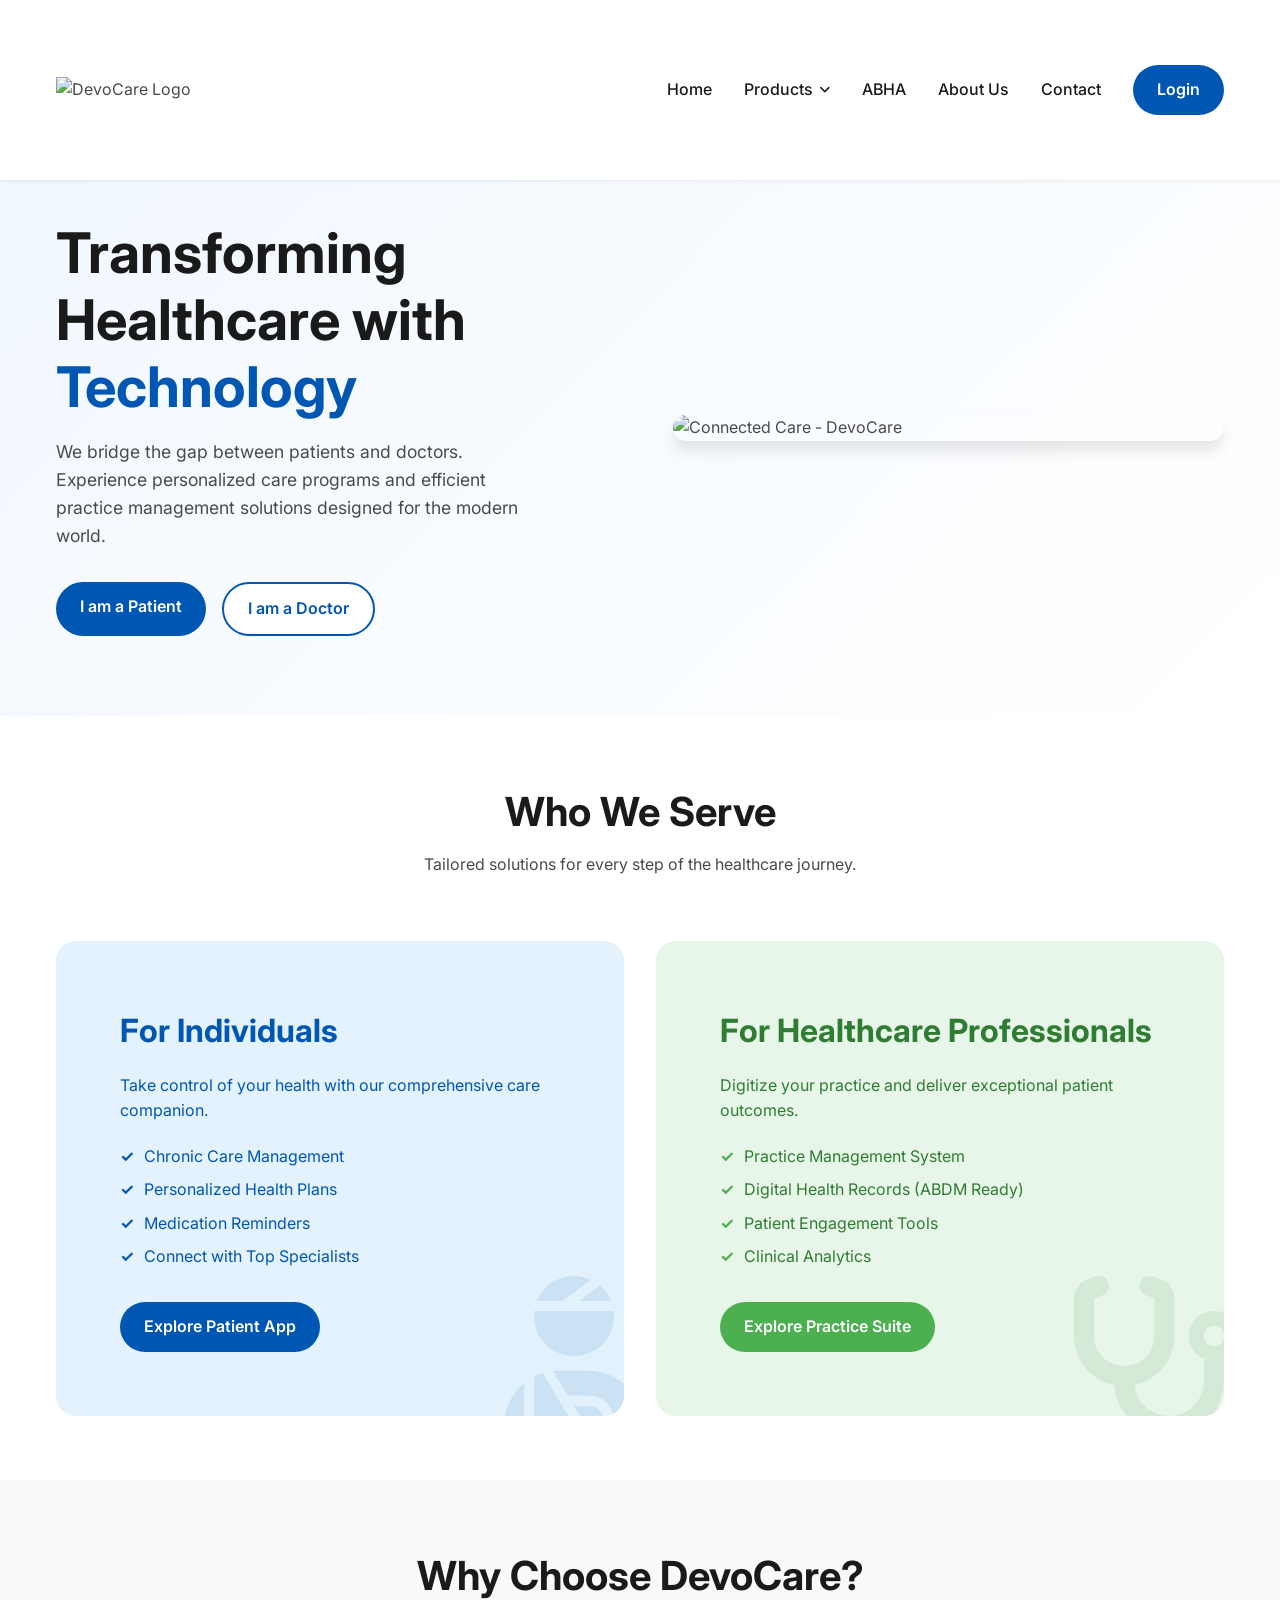
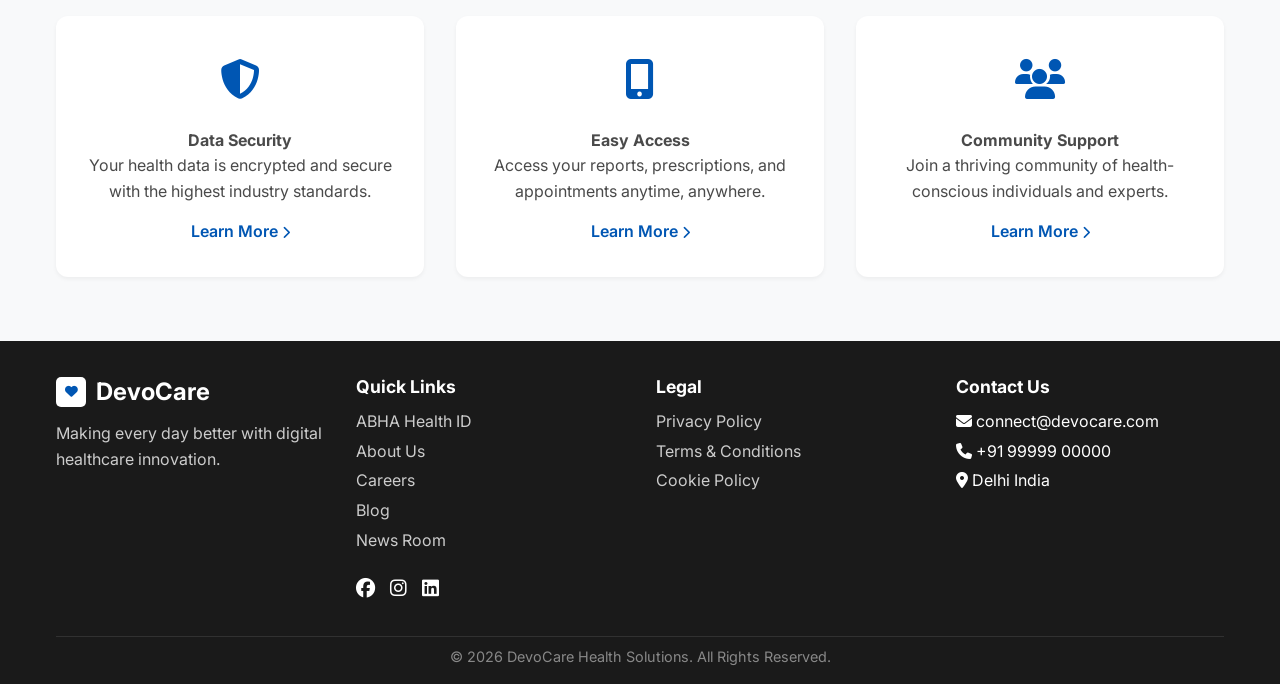
==== commit a8f6c19f: "feat: complete product dropdown refactor and homepage cleanup" ====
--- a/index.html
+++ b/index.html
@@ -137,54 +137,6 @@
         </div>
     </section>
 
-    <!-- Products Section -->
-    <section class="features" id="our-products" style="background-color: var(--color-white);">
-        <div class="container">
-            <h2 class="section-title">Our Products</h2>
-            <p class="section-subtitle">Comprehensive solutions designed for modern healthcare needs.</p>
-
-            <div class="features-grid">
-                <!-- Smart EMR -->
-                <a href="javascript:void(0)" onclick="navigateTo('emr')" class="feature-card"
-                    style="text-decoration: none; display: block; color: inherit;">
-                    <div class="feature-icon">
-                        <i class="fas fa-laptop-medical"></i>
-                    </div>
-                    <h4>Smart EMR</h4>
-                    <p>Digitize patient records with a click.</p>
-                </a>
-
-                <!-- Patient Portal -->
-                <a href="javascript:void(0)" onclick="navigateTo('patient')" class="feature-card"
-                    style="text-decoration: none; display: block; color: inherit;">
-                    <div class="feature-icon">
-                        <i class="fas fa-user-circle"></i>
-                    </div>
-                    <h4>Patient Portal</h4>
-                    <p>Access your health records anywhere.</p>
-                </a>
-
-                <!-- Inventory Management -->
-                <div class="feature-card">
-                    <div class="feature-icon">
-                        <i class="fas fa-boxes"></i>
-                    </div>
-                    <h4>Inventory Management</h4>
-                    <p>Optimize stock & reduce wastage.</p>
-                </div>
-
-
-                <!-- Clinic Analytics -->
-                <div class="feature-card">
-                    <div class="feature-icon">
-                        <i class="fas fa-chart-line"></i>
-                    </div>
-                    <h4>Clinic Analytics</h4>
-                    <p>Data-driven insights for growth.</p>
-                </div>
-            </div>
-        </div>
-    </section>
 
     <!-- Feature Highlights -->
     <section class="features" id="about">
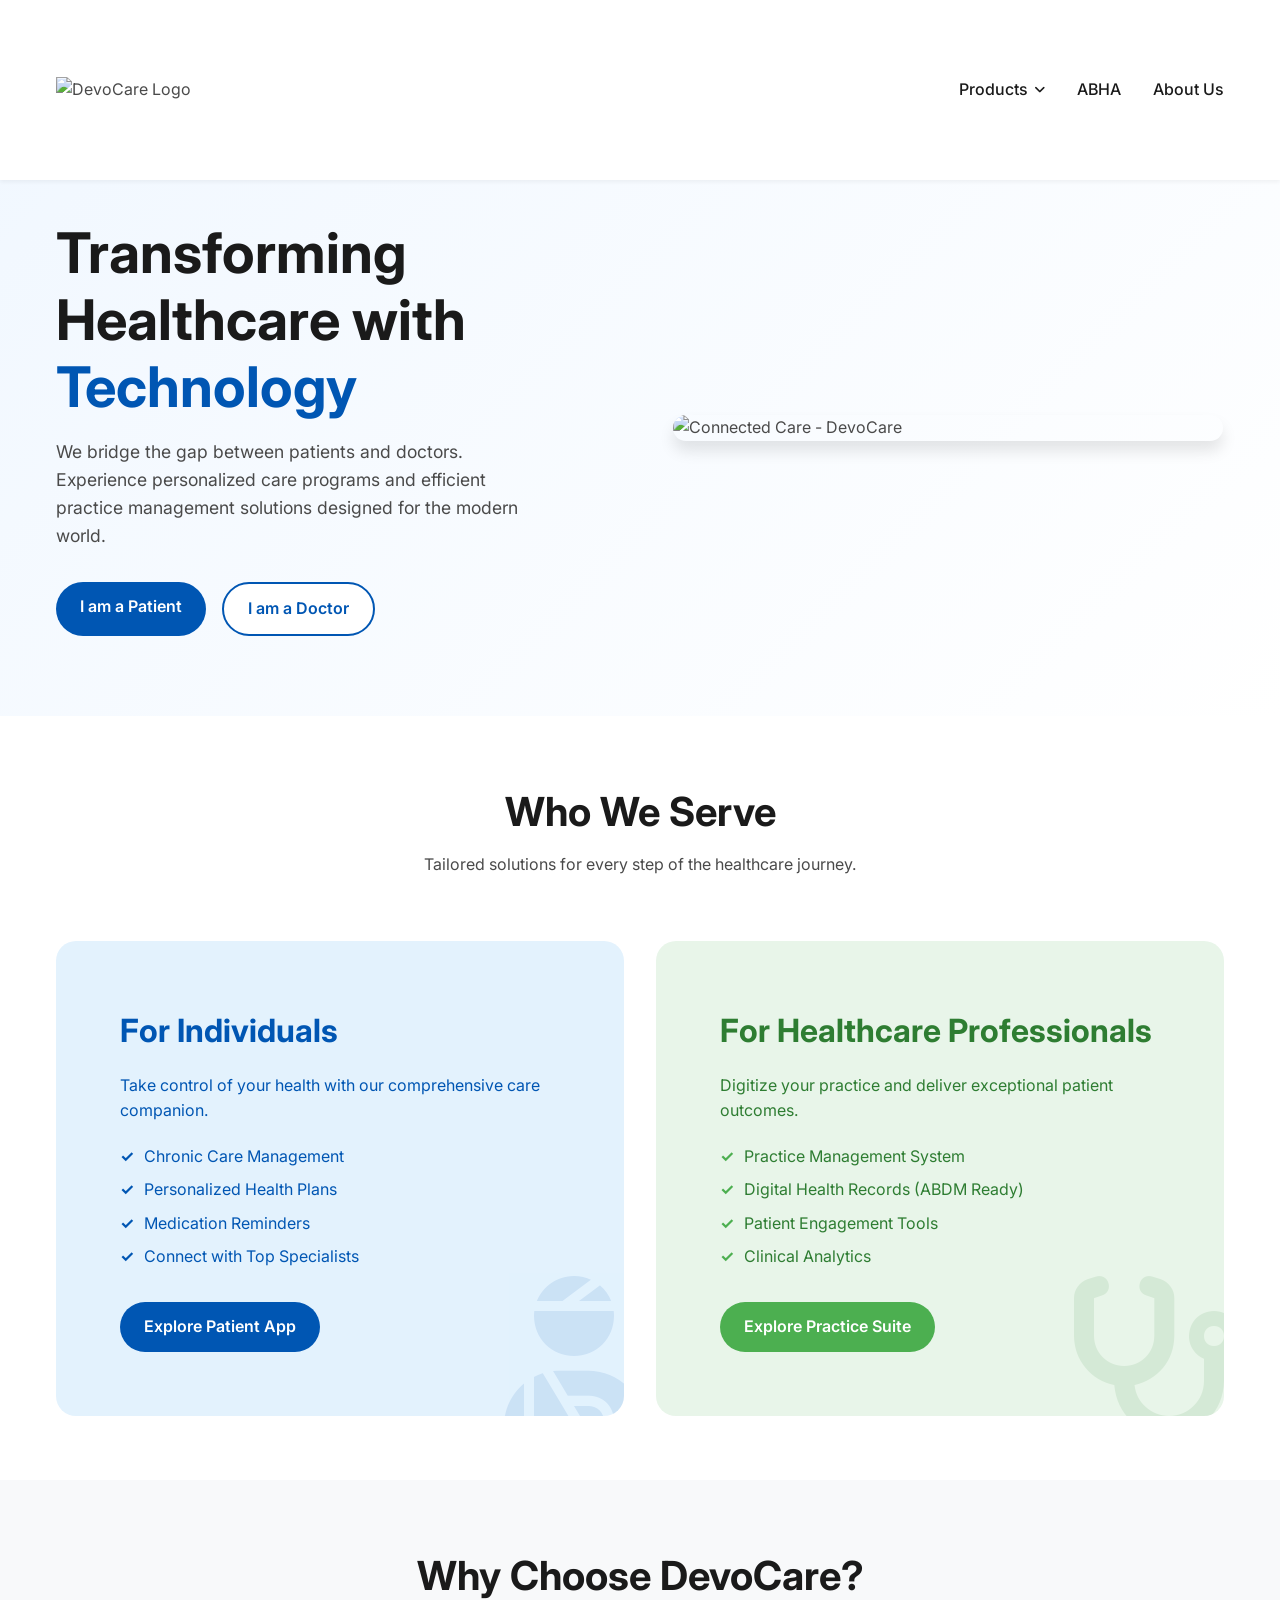
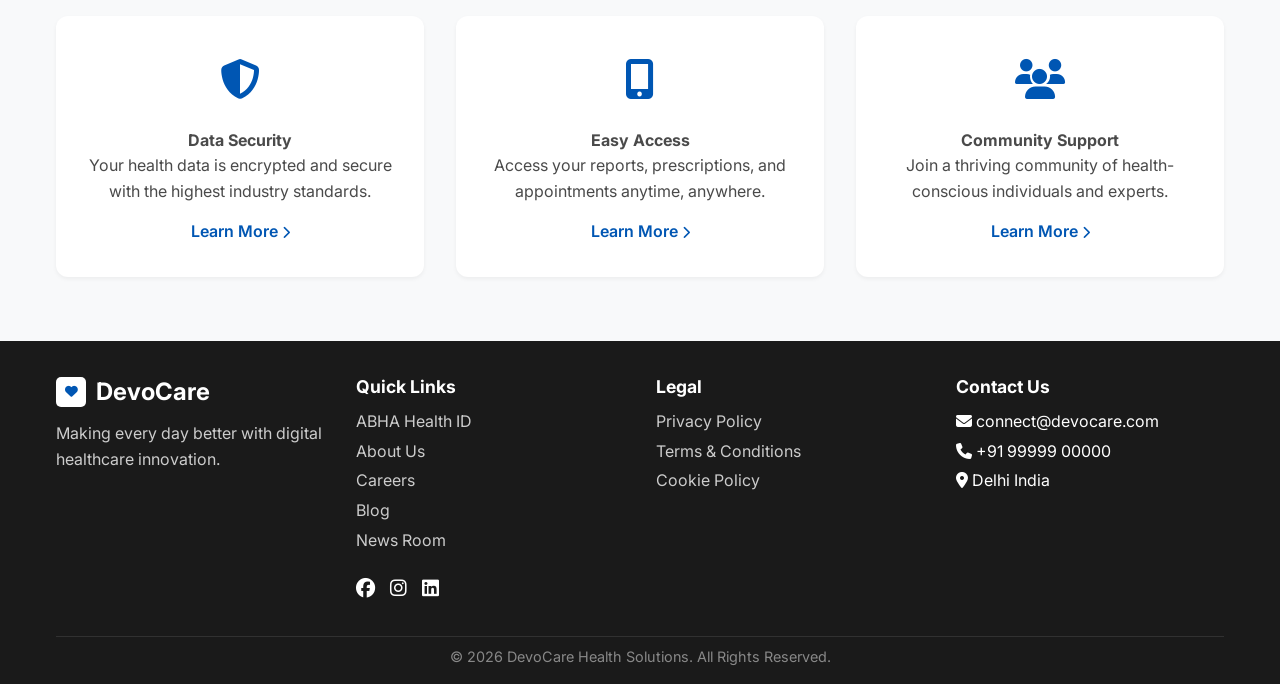
==== commit 11b5028e: "style: simplify header navigation by removing redundant links and login button" ====
--- a/index.html
+++ b/index.html
@@ -25,18 +25,17 @@
                 </div>
 
                 <div class="nav-links">
-                    <a href="index.html" class="nav-link">Home</a>
                     <div class="dropdown">
                         <a href="about.html#emr" class="nav-link has-dropdown">Products</a>
                         <div class="dropdown-menu">
-                            <a href="about.html#emr" class="dropdown-item">
+                            <a href="javascript:void(0)" onclick="navigateTo('emr')" class="dropdown-item">
                                 <i class="fas fa-laptop-medical"></i>
                                 <div class="dropdown-item-content">
                                     <h5>Smart EMR</h5>
                                     <p>Digitize patient records with a click.</p>
                                 </div>
                             </a>
-                            <a href="about.html#portal" class="dropdown-item">
+                            <a href="javascript:void(0)" onclick="navigateTo('patient')" class="dropdown-item">
                                 <i class="fas fa-user-circle"></i>
                                 <div class="dropdown-item-content">
                                     <h5>Patient Portal</h5>
@@ -61,8 +60,6 @@
                     </div>
                     <a href="abha.html" class="nav-link">ABHA</a>
                     <a href="about.html" class="nav-link">About Us</a>
-                    <a href="#contact" class="nav-link">Contact</a>
-                    <a href="javascript:void(0)" onclick="navigateTo('patient')" class="btn btn-primary">Login</a>
                 </div>
 
                 <button class="mobile-menu-btn">
